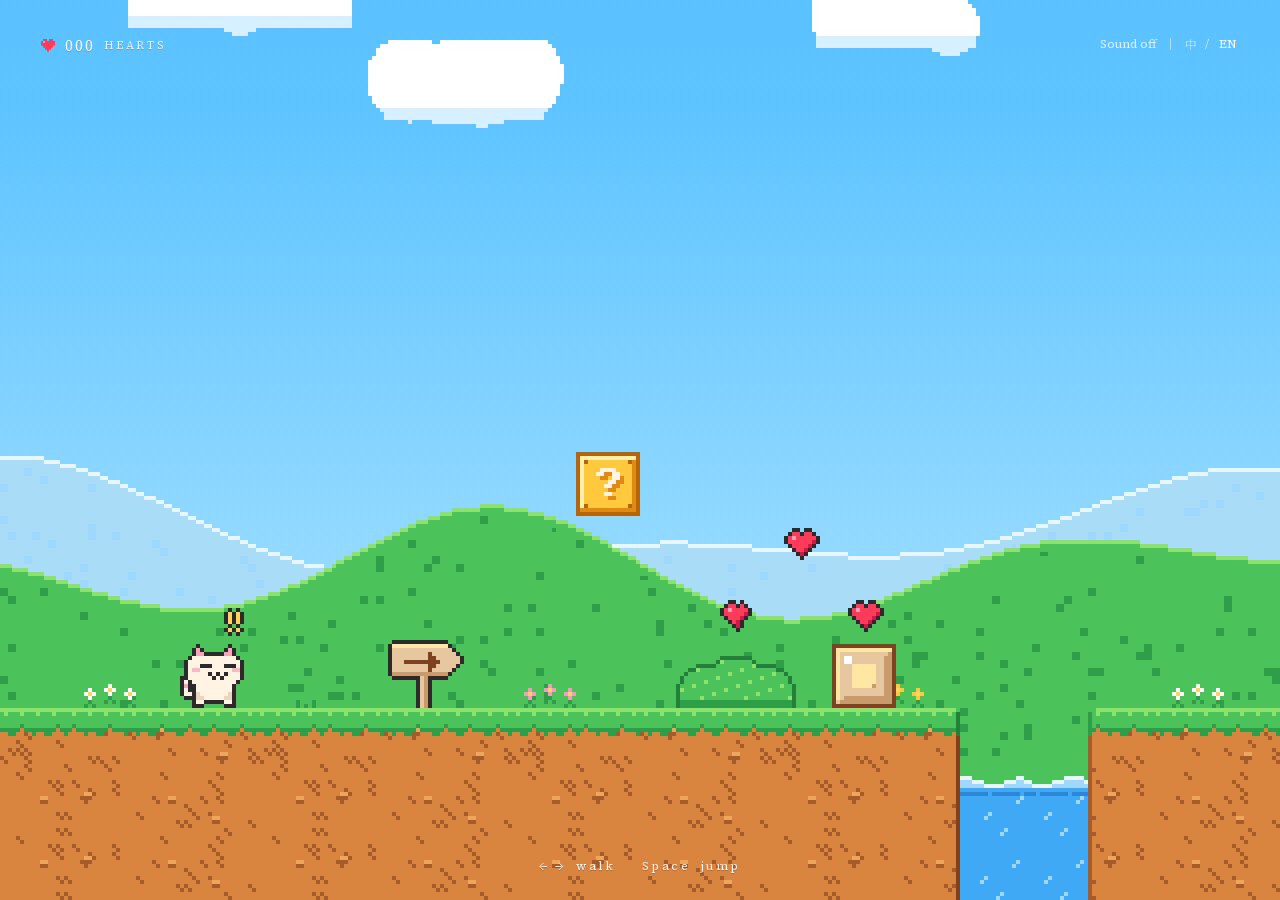
==== index.html @ 227f7fdd "Deploy story edition (66f9d48)" ====
<!doctype html>
<html lang="en">
<head>
<meta charset="utf-8" />
<meta name="viewport" content="width=device-width, initial-scale=1, viewport-fit=cover, maximum-scale=1, user-scalable=no" />
<meta name="theme-color" content="#5EC4FF" />
<meta name="format-detection" content="telephone=no" />
<meta name="gift-stage" content="meadow" />
<meta name="gift-title" content="meadow.meta.title" />
<title>For lushiva · I · The Meadow</title>
<link rel="icon" href="data:image/svg+xml,%3Csvg xmlns='http://www.w3.org/2000/svg' viewBox='0 0 32 32'%3E%3Ccircle cx='16' cy='16' r='11' fill='%23111'/%3E%3C/svg%3E" />
  <script type="module" crossorigin src="./assets/meadow-BXEkcAbt.js"></script>
  <link rel="modulepreload" crossorigin href="./assets/story-CBCvELrl.js">
  <link rel="modulepreload" crossorigin href="./assets/flow-B0RaXdmT.js">
  <link rel="modulepreload" crossorigin href="./assets/chrome-AWrLw_uI.js">
  <link rel="modulepreload" crossorigin href="./assets/transition-Jl6bHJd3.js">
  <link rel="modulepreload" crossorigin href="./assets/defineProperty-BbfpZ9Tg.js">
  <link rel="modulepreload" crossorigin href="./assets/input-eGmwG8PU.js">
  <link rel="modulepreload" crossorigin href="./assets/touch-DLC9x1XT.js">
  <link rel="modulepreload" crossorigin href="./assets/cat-ia8jpU_X.js">
  <link rel="modulepreload" crossorigin href="./assets/tiles-Cv-6HPwF.js">
  <link rel="modulepreload" crossorigin href="./assets/art-DZjLxTq1.js">
  <link rel="stylesheet" crossorigin href="./assets/story-D5-WNgQh.css">
  <link rel="stylesheet" crossorigin href="./assets/chrome-E-j1KLFv.css">
  <link rel="stylesheet" crossorigin href="./assets/meadow-B7Boj5wx.css">
</head>
<body><div id="gift-curtain" aria-hidden="true"><style>#gift-curtain{position:fixed;inset:0;z-index:120;display:flex;flex-direction:column;align-items:center;justify-content:center;gap:14px;background:var(--gcc-bg,#eeece8);color:var(--gcc-ink,#141414);font:13px/1.4 'Source Serif','Noto Serif SC Sub','Songti SC','STSong',Georgia,serif;letter-spacing:.14em;opacity:1;transition:opacity .42s cubic-bezier(.65,0,.35,1);-webkit-user-select:none;user-select:none;touch-action:none}#gift-curtain.gcc-out{opacity:0;pointer-events:none}#gift-curtain.gcc-gone{display:none}#gift-curtain .gcc-stage{position:relative;width:64px;height:66px;opacity:0;transform:translateY(6px);transition:opacity .3s ease,transform .4s cubic-bezier(.16,.84,.24,1)}#gift-curtain.gcc-late .gcc-stage{opacity:1;transform:none}#gift-curtain .gcc-pig{position:absolute;left:0;bottom:8px;image-rendering:pixelated;transform-origin:50% 100%;animation:gcc-hop .84s steps(1,end) infinite}#gift-curtain .gcc-sh{position:absolute;left:14px;bottom:2px;width:36px;height:5px;background:currentColor;opacity:.16;animation:gcc-sh .84s steps(1,end) infinite}@keyframes gcc-hop{0%{transform:translateY(0) scale(1.14,.86)}12%{transform:translateY(-6px) scale(.94,1.08)}24%{transform:translateY(-12px) scale(.96,1.05)}36%{transform:translateY(-15px) scale(1,1)}50%{transform:translateY(-15px) scale(1,1)}62%{transform:translateY(-12px)}74%{transform:translateY(-6px) scale(.97,1.04)}88%{transform:translateY(0) scale(1.1,.9)}100%{transform:translateY(0) scale(1.14,.86)}}@keyframes gcc-sh{0%,88%,100%{transform:scaleX(1)}12%,74%{transform:scaleX(.8)}24%,62%{transform:scaleX(.66)}36%,50%{transform:scaleX(.58)}}#gift-curtain .gcc-bar{width:120px;height:4px;box-shadow:0 0 0 1px currentColor;opacity:0;transition:opacity .3s}#gift-curtain.gcc-prog.gcc-late .gcc-bar{opacity:.7}#gift-curtain .gcc-bar i{display:block;height:100%;width:0;background:currentColor;transition:width .25s steps(4,end)}#gift-curtain .gcc-msg{display:none;margin:4px 0 0;text-align:center;max-width:80vw;line-height:1.7}#gift-curtain .gcc-acts{display:none;gap:18px}#gift-curtain .gcc-acts a{color:inherit;text-decoration:none;border-bottom:1px solid currentColor;padding:6px 2px;cursor:pointer}#gift-curtain.gcc-slow .gcc-msg,#gift-curtain.gcc-fail .gcc-msg{display:block}#gift-curtain.gcc-slow .gcc-acts,#gift-curtain.gcc-fail .gcc-acts{display:flex}#gift-curtain.gcc-fail .gcc-pig{animation:none;transform:rotate(-8deg)}#gift-curtain.gcc-fail .gcc-sh,#gift-curtain.gcc-fail .gcc-bar{display:none}#gift-curtain.gcc-solid .gcc-stage,#gift-curtain.gcc-solid .gcc-bar{opacity:0}@media (prefers-reduced-motion:reduce){#gift-curtain,#gift-curtain *{animation:none!important;transition:none!important}}</style><div class="gcc-stage"><svg class="gcc-pig" viewBox="0 0 16 13" width="64" height="52" shape-rendering="crispEdges" aria-hidden="true"><rect x="2" y="0" width="1" height="1" fill="#2E2A2B"/><rect x="3" y="0" width="1" height="1" fill="#2E2A2B"/><rect x="12" y="0" width="1" height="1" fill="#2E2A2B"/><rect x="13" y="0" width="1" height="1" fill="#2E2A2B"/><rect x="1" y="1" width="1" height="1" fill="#2E2A2B"/><rect x="2" y="1" width="1" height="1" fill="#F9C6CF"/><rect x="3" y="1" width="1" height="1" fill="#F9C6CF"/><rect x="4" y="1" width="1" height="1" fill="#2E2A2B"/><rect x="11" y="1" width="1" height="1" fill="#2E2A2B"/><rect x="12" y="1" width="1" height="1" fill="#F9C6CF"/><rect x="13" y="1" width="1" height="1" fill="#F9C6CF"/><rect x="14" y="1" width="1" height="1" fill="#2E2A2B"/><rect x="1" y="2" width="1" height="1" fill="#2E2A2B"/><rect x="2" y="2" width="1" height="1" fill="#F9C6CF"/><rect x="3" y="2" width="1" height="1" fill="#F9C6CF"/><rect x="4" y="2" width="1" height="1" fill="#F9C6CF"/><rect x="5" y="2" width="1" height="1" fill="#2E2A2B"/><rect x="6" y="2" width="1" height="1" fill="#2E2A2B"/><rect x="7" y="2" width="1" height="1" fill="#2E2A2B"/><rect x="8" y="2" width="1" height="1" fill="#2E2A2B"/><rect x="9" y="2" width="1" height="1" fill="#2E2A2B"/><rect x="10" y="2" width="1" height="1" fill="#2E2A2B"/><rect x="11" y="2" width="1" height="1" fill="#F9C6CF"/><rect x="12" y="2" width="1" height="1" fill="#F9C6CF"/><rect x="13" y="2" width="1" height="1" fill="#F9C6CF"/><rect x="14" y="2" width="1" height="1" fill="#2E2A2B"/><rect x="0" y="3" width="1" height="1" fill="#2E2A2B"/><rect x="1" y="3" width="1" height="1" fill="#F9C6CF"/><rect x="2" y="3" width="1" height="1" fill="#FFFFFF"/><rect x="3" y="3" width="1" height="1" fill="#F9C6CF"/><rect x="4" y="3" width="1" height="1" fill="#F9C6CF"/><rect x="5" y="3" width="1" height="1" fill="#F9C6CF"/><rect x="6" y="3" width="1" height="1" fill="#F9C6CF"/><rect x="7" y="3" width="1" height="1" fill="#F9C6CF"/><rect x="8" y="3" width="1" height="1" fill="#F9C6CF"/><rect x="9" y="3" width="1" height="1" fill="#F9C6CF"/><rect x="10" y="3" width="1" height="1" fill="#F9C6CF"/><rect x="11" y="3" width="1" height="1" fill="#F9C6CF"/><rect x="12" y="3" width="1" height="1" fill="#F9C6CF"/><rect x="13" y="3" width="1" height="1" fill="#F9C6CF"/><rect x="14" y="3" width="1" height="1" fill="#F9C6CF"/><rect x="15" y="3" width="1" height="1" fill="#2E2A2B"/><rect x="0" y="4" width="1" height="1" fill="#2E2A2B"/><rect x="1" y="4" width="1" height="1" fill="#F9C6CF"/><rect x="2" y="4" width="1" height="1" fill="#F9C6CF"/><rect x="3" y="4" width="1" height="1" fill="#F9C6CF"/><rect x="4" y="4" width="1" height="1" fill="#F9C6CF"/><rect x="5" y="4" width="1" height="1" fill="#F9C6CF"/><rect x="6" y="4" width="1" height="1" fill="#F9C6CF"/><rect x="7" y="4" width="1" height="1" fill="#F9C6CF"/><rect x="8" y="4" width="1" height="1" fill="#F9C6CF"/><rect x="9" y="4" width="1" height="1" fill="#F9C6CF"/><rect x="10" y="4" width="1" height="1" fill="#F9C6CF"/><rect x="11" y="4" width="1" height="1" fill="#F9C6CF"/><rect x="12" y="4" width="1" height="1" fill="#F9C6CF"/><rect x="13" y="4" width="1" height="1" fill="#F9C6CF"/><rect x="14" y="4" width="1" height="1" fill="#F9C6CF"/><rect x="15" y="4" width="1" height="1" fill="#2E2A2B"/><rect x="0" y="5" width="1" height="1" fill="#2E2A2B"/><rect x="1" y="5" width="1" height="1" fill="#F9C6CF"/><rect x="2" y="5" width="1" height="1" fill="#F9C6CF"/><rect x="3" y="5" width="1" height="1" fill="#2E2A2B"/><rect x="4" y="5" width="1" height="1" fill="#F9C6CF"/><rect x="5" y="5" width="1" height="1" fill="#F9C6CF"/><rect x="6" y="5" width="1" height="1" fill="#F9C6CF"/><rect x="7" y="5" width="1" height="1" fill="#F9C6CF"/><rect x="8" y="5" width="1" height="1" fill="#F9C6CF"/><rect x="9" y="5" width="1" height="1" fill="#F9C6CF"/><rect x="10" y="5" width="1" height="1" fill="#F9C6CF"/><rect x="11" y="5" width="1" height="1" fill="#F9C6CF"/><rect x="12" y="5" width="1" height="1" fill="#2E2A2B"/><rect x="13" y="5" width="1" height="1" fill="#F9C6CF"/><rect x="14" y="5" width="1" height="1" fill="#F9C6CF"/><rect x="15" y="5" width="1" height="1" fill="#2E2A2B"/><rect x="0" y="6" width="1" height="1" fill="#2E2A2B"/><rect x="1" y="6" width="1" height="1" fill="#F9C6CF"/><rect x="2" y="6" width="1" height="1" fill="#F4A7B9"/><rect x="3" y="6" width="1" height="1" fill="#F4A7B9"/><rect x="4" y="6" width="1" height="1" fill="#F9C6CF"/><rect x="5" y="6" width="1" height="1" fill="#EE8FA6"/><rect x="6" y="6" width="1" height="1" fill="#EE8FA6"/><rect x="7" y="6" width="1" height="1" fill="#EE8FA6"/><rect x="8" y="6" width="1" height="1" fill="#EE8FA6"/><rect x="9" y="6" width="1" height="1" fill="#EE8FA6"/><rect x="10" y="6" width="1" height="1" fill="#EE8FA6"/><rect x="11" y="6" width="1" height="1" fill="#F9C6CF"/><rect x="12" y="6" width="1" height="1" fill="#F4A7B9"/><rect x="13" y="6" width="1" height="1" fill="#F4A7B9"/><rect x="14" y="6" width="1" height="1" fill="#F9C6CF"/><rect x="15" y="6" width="1" height="1" fill="#2E2A2B"/><rect x="0" y="7" width="1" height="1" fill="#2E2A2B"/><rect x="1" y="7" width="1" height="1" fill="#F9C6CF"/><rect x="2" y="7" width="1" height="1" fill="#F9C6CF"/><rect x="3" y="7" width="1" height="1" fill="#F9C6CF"/><rect x="4" y="7" width="1" height="1" fill="#F9C6CF"/><rect x="5" y="7" width="1" height="1" fill="#EE8FA6"/><rect x="6" y="7" width="1" height="1" fill="#B85A72"/><rect x="7" y="7" width="1" height="1" fill="#EE8FA6"/><rect x="8" y="7" width="1" height="1" fill="#EE8FA6"/><rect x="9" y="7" width="1" height="1" fill="#B85A72"/><rect x="10" y="7" width="1" height="1" fill="#EE8FA6"/><rect x="11" y="7" width="1" height="1" fill="#F9C6CF"/><rect x="12" y="7" width="1" height="1" fill="#F9C6CF"/><rect x="13" y="7" width="1" height="1" fill="#F9C6CF"/><rect x="14" y="7" width="1" height="1" fill="#F9C6CF"/><rect x="15" y="7" width="1" height="1" fill="#2E2A2B"/><rect x="0" y="8" width="1" height="1" fill="#2E2A2B"/><rect x="1" y="8" width="1" height="1" fill="#F9C6CF"/><rect x="2" y="8" width="1" height="1" fill="#F9C6CF"/><rect x="3" y="8" width="1" height="1" fill="#F9C6CF"/><rect x="4" y="8" width="1" height="1" fill="#F9C6CF"/><rect x="5" y="8" width="1" height="1" fill="#EE8FA6"/><rect x="6" y="8" width="1" height="1" fill="#EE8FA6"/><rect x="7" y="8" width="1" height="1" fill="#EE8FA6"/><rect x="8" y="8" width="1" height="1" fill="#EE8FA6"/><rect x="9" y="8" width="1" height="1" fill="#EE8FA6"/><rect x="10" y="8" width="1" height="1" fill="#EE8FA6"/><rect x="11" y="8" width="1" height="1" fill="#F9C6CF"/><rect x="12" y="8" width="1" height="1" fill="#F9C6CF"/><rect x="13" y="8" width="1" height="1" fill="#F9C6CF"/><rect x="14" y="8" width="1" height="1" fill="#F9C6CF"/><rect x="15" y="8" width="1" height="1" fill="#2E2A2B"/><rect x="1" y="9" width="1" height="1" fill="#2E2A2B"/><rect x="2" y="9" width="1" height="1" fill="#F9C6CF"/><rect x="3" y="9" width="1" height="1" fill="#F9C6CF"/><rect x="4" y="9" width="1" height="1" fill="#F9C6CF"/><rect x="5" y="9" width="1" height="1" fill="#F9C6CF"/><rect x="6" y="9" width="1" height="1" fill="#F9C6CF"/><rect x="7" y="9" width="1" height="1" fill="#F9C6CF"/><rect x="8" y="9" width="1" height="1" fill="#F9C6CF"/><rect x="9" y="9" width="1" height="1" fill="#F9C6CF"/><rect x="10" y="9" width="1" height="1" fill="#F9C6CF"/><rect x="11" y="9" width="1" height="1" fill="#F9C6CF"/><rect x="12" y="9" width="1" height="1" fill="#F9C6CF"/><rect x="13" y="9" width="1" height="1" fill="#F9C6CF"/><rect x="14" y="9" width="1" height="1" fill="#2E2A2B"/><rect x="2" y="10" width="1" height="1" fill="#2E2A2B"/><rect x="3" y="10" width="1" height="1" fill="#2E2A2B"/><rect x="4" y="10" width="1" height="1" fill="#2E2A2B"/><rect x="5" y="10" width="1" height="1" fill="#F9C6CF"/><rect x="6" y="10" width="1" height="1" fill="#F9C6CF"/><rect x="7" y="10" width="1" height="1" fill="#F9C6CF"/><rect x="8" y="10" width="1" height="1" fill="#F9C6CF"/><rect x="9" y="10" width="1" height="1" fill="#F9C6CF"/><rect x="10" y="10" width="1" height="1" fill="#F9C6CF"/><rect x="11" y="10" width="1" height="1" fill="#2E2A2B"/><rect x="12" y="10" width="1" height="1" fill="#2E2A2B"/><rect x="13" y="10" width="1" height="1" fill="#2E2A2B"/><rect x="3" y="11" width="1" height="1" fill="#2E2A2B"/><rect x="4" y="11" width="1" height="1" fill="#F9C6CF"/><rect x="5" y="11" width="1" height="1" fill="#2E2A2B"/><rect x="10" y="11" width="1" height="1" fill="#2E2A2B"/><rect x="11" y="11" width="1" height="1" fill="#F9C6CF"/><rect x="12" y="11" width="1" height="1" fill="#2E2A2B"/><rect x="3" y="12" width="1" height="1" fill="#2E2A2B"/><rect x="4" y="12" width="1" height="1" fill="#2E2A2B"/><rect x="11" y="12" width="1" height="1" fill="#2E2A2B"/><rect x="12" y="12" width="1" height="1" fill="#2E2A2B"/></svg><i class="gcc-sh"></i></div><div class="gcc-bar"><i></i></div><p class="gcc-msg"></p><div class="gcc-acts"><a class="gcc-retry" href="#"></a><a class="gcc-skip" href="./"></a></div></div><script>(function(){
var d=document,c=d.getElementById('gift-curtain');if(!c)return;
var S={"meadow":["#5EC4FF","草地","the meadow"],"flower":["#f3d4e0","花林","the flower wood"],"mushroom":["#1a2830","蘑菇林","the mushroom wood"],"shop":["#f6efe4","小店","the shop"],"night":["#0b0b0c","夜路","the night path"],"jelly":["#cfcdc8","果冻标本","jelly studies"],"sea":["#0d2c3b","海里","the sea"],"sky":["#04060b","长春的天空","the sky"],"coop":["#5EC4FF","一起玩","together"],"home":["#f3ebe0","小家","our home"],"ar":["#eeece8","桌上","on the table"]},N={"meadow":"flower/","flower":"mushroom/","mushroom":"shop/","shop":"night/","night":"jelly/","jelly":"sea/","sea":"sky/","sky":"coop/","coop":"home/","home":"","ar":"shop/"},T={"zh":{"wait":"马上就好","slow":"还在努力加载…","oops":"哎呀，这一页卡住了","retry":"再试一次","skip":"跳到下一站"},"en":{"wait":"one moment","slow":"still loading…","oops":"oops, this page got stuck","retry":"try again","skip":"skip ahead"}};
var m=d.querySelector('meta[name="gift-stage"]'),st=m?m.content:'meadow',q=new URLSearchParams(location.search);
var L='en';try{L=q.get('lang')||localStorage.getItem('jelly.lang')||(/^zh/i.test(navigator.language)?'zh':'en')}catch(e){}L=/^zh/i.test(L)?'zh':'en';var t=T[L];
var col=(S[st]||S.ar)[0],solid=false;
try{var s=JSON.parse(sessionStorage.getItem('gift.curtain')||'null');if(s&&s.to===st&&Date.now()-s.t<30000){col=s.c;}sessionStorage.removeItem('gift.curtain')}catch(e){}
function ink(h){var x=parseInt(h.slice(1),16);var r=x>>16&255,g=x>>8&255,b=x&255;return (r*299+g*587+b*114)/1000>150?'#141414':'#f6efe4'}
function paint(bg){c.style.setProperty('--gcc-bg',bg);c.style.setProperty('--gcc-ink',ink(bg))}
paint(col,st);c.setAttribute('lang',L==='zh'?'zh-CN':'en');
var rel=st==='meadow'?'./':'../',carry=[];['lang','dev','sound'].forEach(function(k){if(q.has(k))carry.push(k+'='+encodeURIComponent(q.get(k)))});
var nx=c.querySelector('.gcc-skip');nx.href=rel+(N[st]||'')+(carry.length?'?'+carry.join('&'):'');nx.textContent=t.skip;
var rt=c.querySelector('.gcc-retry');rt.textContent=t.retry;rt.addEventListener('click',function(e){e.preventDefault();location.reload()});
var msg=c.querySelector('.gcc-msg'),bar=c.querySelector('.gcc-bar i');
var C=window.__curtain={el:c,stage:st,lang:L,shown:true,held:0,errors:[],
 progress:function(p){c.classList.add('gcc-prog');bar.style.width=Math.round(Math.max(0,Math.min(1,p))*100)+'%'},
 reveal:function(ms){if(!C.shown)return;C.shown=false;clearTimeout(slowT);clearTimeout(lateT);c.classList.remove('gcc-slow','gcc-fail');var f=function(){c.classList.add('gcc-gone')};
  if(ms===0||matchMedia('(prefers-reduced-motion: reduce)').matches){c.classList.add('gcc-out');f();return}
  if(ms)c.style.transitionDuration=ms+'ms';c.classList.add('gcc-out');setTimeout(f,(ms||420)+40)},
 cover:function(bg,stage){C.shown=true;clearTimeout(slowT);clearTimeout(lateT);c.classList.remove('gcc-gone','gcc-out','gcc-slow','gcc-fail','gcc-prog','gcc-late');c.style.transitionDuration='';paint(bg);lateT=setTimeout(late,700)},
 fail:function(why){if(why)C.errors.push(String(why));if(!C.shown)return;c.classList.remove('gcc-out','gcc-gone','gcc-slow');c.classList.add('gcc-fail','gcc-late');msg.textContent=t.oops},
 paint:paint,ink:ink,txt:t};
function late(){if(C.shown)c.classList.add('gcc-late')}var lateT=setTimeout(late,700);
var slowT=setTimeout(function(){if(C.shown&&!c.classList.contains('gcc-fail')){c.classList.add('gcc-slow','gcc-late');msg.textContent=t.slow}},20000);
function err(e){if(!C.shown)return;var tg=e&&e.target;if(tg&&tg!==window&&tg.tagName&&!/^(SCRIPT|LINK)$/.test(tg.tagName))return;
 C.errors.push(String(e&&(e.message||e.reason&&(e.reason.message||e.reason))||e));setTimeout(function(){if(C.shown)C.fail()},2500)}
window.addEventListener('error',err,true);window.addEventListener('unhandledrejection',err);
window.addEventListener('pageshow',function(e){if(!e.persisted)return;clearTimeout(lateT);C.reveal(0);var v=d.querySelectorAll('.gift-iris,.pink-veil');for(var i=0;i<v.length;i++){v[i].style.transition='opacity .35s';v[i].style.opacity='0'}});
})();</script>
<main id="game" aria-live="off"></main>
</body>
</html>
---- assets/story-D5-WNgQh.css ----
.gift-whisper{z-index:29;top:auto;left:10%;right:10%;bottom:calc(58px + env(safe-area-inset-bottom,0px));text-align:center;pointer-events:none;color:#f6efe8;letter-spacing:.1em;opacity:0;transition:opacity 1.1s var(--ease,cubic-bezier(.65,0,.35,1)), transform 1.3s var(--ease,cubic-bezier(.65,0,.35,1));text-wrap:balance;text-shadow:0 1px 1px #00000059;background:#1812107a;border-radius:8px;padding:8px 16px;font-size:clamp(14px,3vw,18px);line-height:1.55;position:fixed;transform:translateY(6px)}.gift-whisper.on{opacity:1;transform:none}html[lang=en] .gift-whisper{font-family:var(--display,Georgia, serif);letter-spacing:.04em;font-style:italic}html[data-theme=dark] .gift-whisper{color:#f4efe8;background:#080c1085}@media (prefers-reduced-motion:reduce){.gift-whisper{transition:none}}
---- assets/chrome-E-j1KLFv.css ----
@font-face{font-family:Source Serif;src:url(./SourceSerif4-sub-D5Wb3ic4.woff2)format("woff2");font-weight:200 900;font-style:normal;font-display:swap}@font-face{font-family:Source Serif;src:url(./SourceSerif4-Italic-sub-CfRXuZZD.woff2)format("woff2");font-weight:200 900;font-style:italic;font-display:swap}@font-face{font-family:Noto Serif SC Sub;src:url(./NotoSerifSC-sub-B6z6hsDI.woff2)format("woff2");font-weight:200 900;font-display:swap}@font-face{font-family:Playfair;src:url(./PlayfairDisplay-sub-D0XLzZ42.woff2)format("woff2");font-weight:400 900;font-style:normal;font-display:swap}@font-face{font-family:Playfair;src:url(./PlayfairDisplay-Italic-sub-CRZiZZMe.woff2)format("woff2");font-weight:400 900;font-style:italic;font-display:swap}:root{--ink:#141414;--ink-2:#141414a3;--ink-3:#14141466;--hair:#14141433;--paper:#eeece8;--serif:"Source Serif", "Noto Serif SC Sub", "Songti SC", "STSong", "Noto Serif CJK SC", Georgia, serif;--display:"Playfair", "Noto Serif SC Sub", "Songti SC", serif;--pad:clamp(18px, 3.2vw, 44px);--ease:cubic-bezier(.22,.7,.18,1);--sat:env(safe-area-inset-top,0px);--sab:env(safe-area-inset-bottom,0px);--sal:env(safe-area-inset-left,0px);--sar:env(safe-area-inset-right,0px);--cream:#fff4e4;--pink:#f9c6cf;--pink-2:#ee8fa6;--rose:#f08aa4;--soft-black:#2e2a2b;--cover:#9cc8ee;--butter:#ffd45c;--leaf:#8fcb9b;--lavender:#e4dcf5}[data-theme=dark]{--ink:#f2efe9;--ink-2:#f2efe9a8;--ink-3:#f2efe966;--hair:#f2efe938;--paper:#0b0b0c}*{box-sizing:border-box}html,body{background:var(--paper);height:100%;color:var(--ink);font-family:var(--serif);-webkit-font-smoothing:antialiased;overscroll-behavior:none;touch-action:none;-webkit-user-select:none;user-select:none;-webkit-tap-highlight-color:transparent;margin:0;overflow:hidden}html[lang=zh-CN]{letter-spacing:.02em}button{font:inherit;color:inherit;cursor:pointer;background:0 0;border:0;padding:0}.gift-chrome{z-index:50;top:calc(var(--pad) * .7 + var(--sat));right:calc(var(--pad) + var(--sar));letter-spacing:.14em;text-transform:uppercase;color:var(--ink-2);align-items:center;gap:12px;font-size:12px;display:flex;position:fixed}.gift-chrome button{transition:color .3s var(--ease);padding:6px 2px}.gift-chrome button:hover,.gift-chrome [aria-pressed=true]{color:var(--ink)}.gc-lang{align-items:center;gap:6px;display:flex}.gc-lang [aria-pressed=false]{color:var(--ink-3)}.gc-sep{background:var(--hair);width:1px;height:12px}.gift-card{z-index:40;text-align:center;padding:var(--pad);background:color-mix(in srgb, var(--paper) 72%, transparent);-webkit-backdrop-filter:blur(6px);transition:opacity .6s var(--ease);flex-direction:column;justify-content:center;align-items:center;gap:14px;display:flex;position:fixed;top:0;bottom:0;left:0;right:0}.gift-card.out{opacity:0;pointer-events:none}.gk-kicker{letter-spacing:.22em;text-transform:uppercase;color:var(--ink-2);margin:0;font-size:12px}.gk-title{font-family:var(--display);margin:0;font-size:clamp(34px,7vw,72px);font-style:italic;font-weight:400;line-height:1.05}html[lang=zh-CN] .gk-title{font-style:normal;font-family:var(--serif);letter-spacing:.08em;font-weight:500}.gk-sub{color:var(--ink-2);text-wrap:balance;max-width:34em;margin:0;font-size:15px}.gk-go{letter-spacing:.2em;text-transform:uppercase;color:var(--ink-3);animation:gk-pulse 2.4s var(--ease) infinite;margin:18px 0 0;font-size:12px}@keyframes gk-pulse{50%{opacity:.35}}.gift-iris{z-index:100;pointer-events:none;position:fixed;top:0;bottom:0;left:0;right:0}.pixel-host{place-items:center;display:grid;position:fixed;top:0;bottom:0;left:0;right:0;overflow:hidden}.pixel-host canvas{image-rendering:pixelated;image-rendering:crisp-edges;display:block}.touchpad{z-index:30;padding:0 calc(18px + var(--sar)) calc(18px + var(--sab)) calc(18px + var(--sal));pointer-events:none;justify-content:space-between;align-items:flex-end;display:none;position:fixed;bottom:0;left:0;right:0}@media (pointer:coarse){.touchpad{display:flex}}.touchpad .tp-group{pointer-events:auto;gap:14px;display:flex}.touchpad button{color:#fff;-webkit-backdrop-filter:blur(4px);touch-action:none;background:#14141429;border:1px solid #ffffffbf;border-radius:50%;place-items:center;width:68px;height:68px;transition:transform 80ms,background 80ms;display:grid}.touchpad button.on{background:#14141452;transform:scale(.92)}.touchpad button svg{width:26px;height:26px}.touchpad .tp-a{width:80px;height:80px}.touchpad button[hidden]{display:none}.gc-sound.nudge{animation:gc-snd-nudge 2.6s var(--ease) 1}@keyframes gc-snd-nudge{0%,to{color:var(--ink-2);text-shadow:none;transform:none}12%,38%,64%{color:var(--ink);text-shadow:0 0 10px #ffc8a08c;transform:scale(1.08)}25%,51%,77%{color:var(--ink-2);text-shadow:none;transform:none}}@media (prefers-reduced-motion:reduce){.gc-sound.nudge{color:var(--ink);animation:none}}
---- assets/meadow-B7Boj5wx.css ----
html,body,#game{background:#5ec4ff}.m-hud{z-index:20;top:calc(var(--pad) * .7 + var(--sat));left:calc(var(--pad) + var(--sal));color:#fff;letter-spacing:.16em;text-shadow:0 1px #2e2a2b38;pointer-events:none;align-items:center;gap:10px;padding:6px 0;font-size:13px;display:flex;position:fixed}.m-hud svg{width:14px;height:12px;image-rendering:pixelated;filter:drop-shadow(0 1px #2e2a2b40);transition:transform .3s var(--ease)}.m-count{font-variant-numeric:tabular-nums lining-nums;font-feature-settings:"tnum" 1, "lnum" 1;letter-spacing:.12em;min-width:3.2ch;font-size:15px}.m-label{letter-spacing:.24em;text-transform:uppercase;opacity:.82;font-size:11px}.m-hud.bump svg{animation:m-bump .28s var(--ease)}@keyframes m-bump{40%{transform:translateY(-3px)scale(1.18)}}.m-hud.glow svg{animation:m-beat .55s var(--ease) infinite}.m-hud.full .m-count{color:#fff}.m-hud.full svg{animation:m-beat 1.1s var(--ease) 3}@keyframes m-beat{30%{transform:scale(1.28)}}.gift-chrome{color:#ffffffc7;text-shadow:0 1px #2e2a2b2e}.gift-chrome button:hover,.gift-chrome [aria-pressed=true]{color:#fff}.gc-lang [aria-pressed=false]{color:#ffffff80}.gc-sep{background:#ffffff80}.m-hint{z-index:20;left:0;right:0;bottom:calc(26px + var(--sab));text-align:center;color:#fff;letter-spacing:.2em;white-space:pre;text-shadow:0 1px #2e2a2b4d;opacity:0;transition:opacity .9s var(--ease);pointer-events:none;margin:0;font-size:12px;position:fixed}.m-hint.on{opacity:.92}.m-hint.on.out{opacity:0}@media (pointer:coarse){.m-hint{bottom:calc(118px + var(--sab));font-size:11px}}.m-cap{z-index:25;text-align:center;color:#fff;pointer-events:none;opacity:0;transition:opacity 1.1s var(--ease), transform 1.4s var(--ease);text-shadow:0 2px #c81e4559,0 0 22px #ff3b5c59;position:fixed;top:24%;left:0;right:0;transform:translateY(8px)}.m-cap.on{opacity:1;transform:none}.m-cap-k{letter-spacing:.34em;text-transform:uppercase;margin:0 0 10px;font-size:12px}.m-cap-l{font-family:var(--display);margin:0;font-size:clamp(26px,5.4vw,52px);font-style:italic;line-height:1.1}html[lang=zh-CN] .m-cap-l{font-family:var(--serif);letter-spacing:.12em;font-style:normal;font-weight:500}.gift-card{background:#fbfaf7b3}.touchpad button{background:#2e2a2b2e;border-color:#ffffffd9}.touchpad button.on{background:#2e2a2b57}@media (orientation:portrait) and (pointer:coarse){.touchpad{padding-bottom:calc(30px + var(--sab))}.touchpad button{width:74px;height:74px}.touchpad .tp-a{width:88px;height:88px}}@media (prefers-reduced-motion:reduce){.m-hud svg,.m-hud.glow svg{animation:none!important}}.m-skip{z-index:45;top:calc(var(--pad) * .7 + var(--sat) + 30px);left:calc(var(--pad) + var(--sal));color:#ffffffb3;letter-spacing:.24em;text-transform:uppercase;border-bottom:1px solid #fff6;padding:6px 0;font-size:11px;position:fixed}.m-skip:hover{color:#fff}
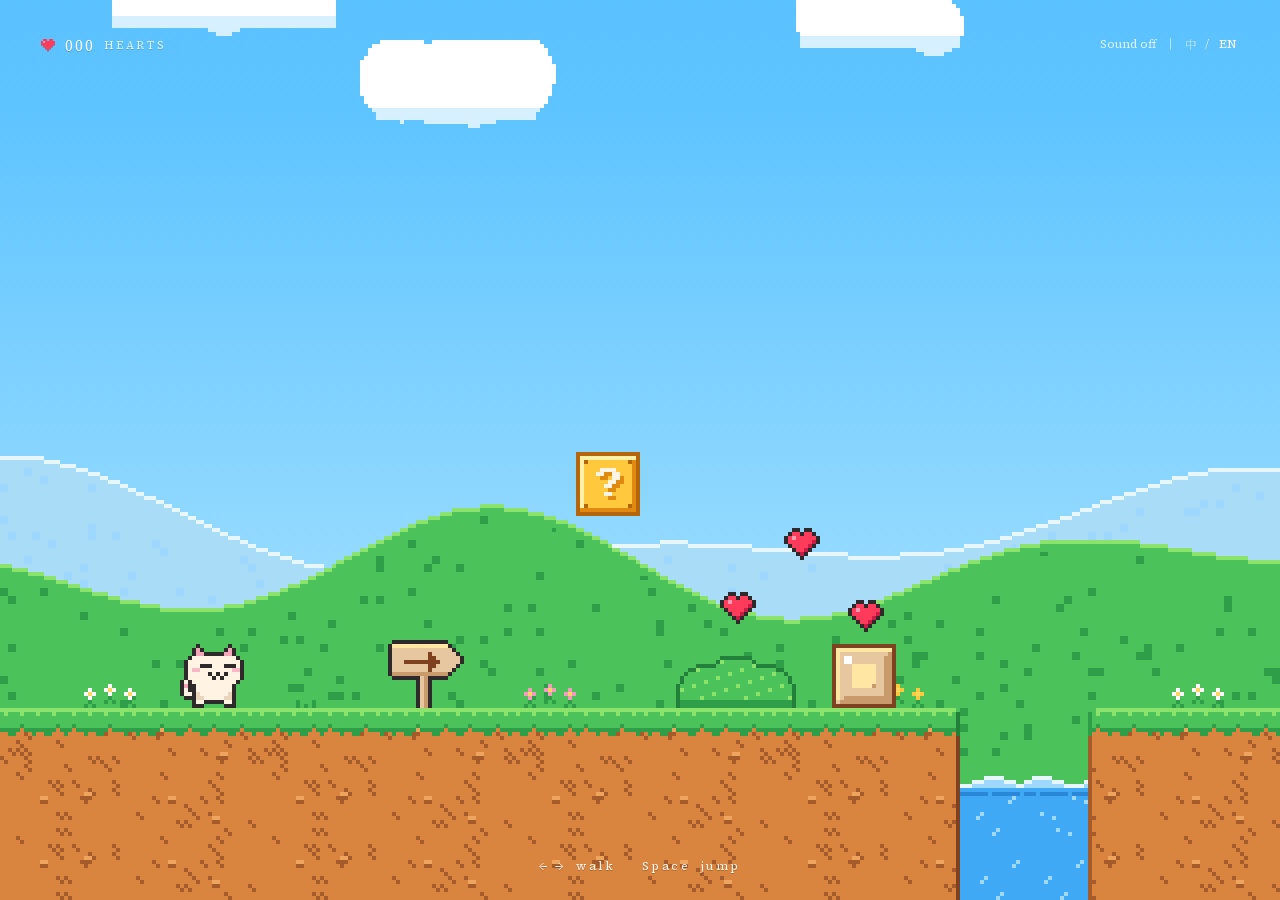
==== commit 6130d9ff: "Deploy story edition (ee211ed)" ====
--- a/index.html
+++ b/index.html
@@ -9,18 +9,18 @@
 <meta name="gift-title" content="meadow.meta.title" />
 <title>For lushiva · I · The Meadow</title>
 <link rel="icon" href="data:image/svg+xml,%3Csvg xmlns='http://www.w3.org/2000/svg' viewBox='0 0 32 32'%3E%3Ccircle cx='16' cy='16' r='11' fill='%23111'/%3E%3C/svg%3E" />
-  <script type="module" crossorigin src="./assets/meadow-BXEkcAbt.js"></script>
-  <link rel="modulepreload" crossorigin href="./assets/story-CBCvELrl.js">
-  <link rel="modulepreload" crossorigin href="./assets/flow-B0RaXdmT.js">
-  <link rel="modulepreload" crossorigin href="./assets/chrome-AWrLw_uI.js">
-  <link rel="modulepreload" crossorigin href="./assets/transition-Jl6bHJd3.js">
+  <script type="module" crossorigin src="./assets/meadow-DCgzJlFI.js"></script>
+  <link rel="modulepreload" crossorigin href="./assets/story-D2kDeu8D.js">
+  <link rel="modulepreload" crossorigin href="./assets/flow-LNcyJ_rw.js">
+  <link rel="modulepreload" crossorigin href="./assets/chrome-D7pPvACW.js">
+  <link rel="modulepreload" crossorigin href="./assets/transition-CuKPaXOI.js">
   <link rel="modulepreload" crossorigin href="./assets/defineProperty-BbfpZ9Tg.js">
   <link rel="modulepreload" crossorigin href="./assets/input-eGmwG8PU.js">
-  <link rel="modulepreload" crossorigin href="./assets/touch-DLC9x1XT.js">
+  <link rel="modulepreload" crossorigin href="./assets/touch-BDhNfiJz.js">
   <link rel="modulepreload" crossorigin href="./assets/cat-ia8jpU_X.js">
   <link rel="modulepreload" crossorigin href="./assets/tiles-Cv-6HPwF.js">
   <link rel="modulepreload" crossorigin href="./assets/art-DZjLxTq1.js">
-  <link rel="stylesheet" crossorigin href="./assets/story-D5-WNgQh.css">
+  <link rel="stylesheet" crossorigin href="./assets/story-Cqzj4fjh.css">
   <link rel="stylesheet" crossorigin href="./assets/chrome-E-j1KLFv.css">
   <link rel="stylesheet" crossorigin href="./assets/meadow-B7Boj5wx.css">
 </head>
--- a/assets/story-Cqzj4fjh.css
+++ b/assets/story-Cqzj4fjh.css
@@ -0,0 +1 @@
+.gift-whisper{z-index:29;top:auto;left:10%;right:10%;bottom:calc(58px + env(safe-area-inset-bottom,0px));text-align:center;pointer-events:none;color:#f6efe8;letter-spacing:.1em;opacity:0;transition:opacity 1.1s var(--ease,cubic-bezier(.65,0,.35,1)), transform 1.3s var(--ease,cubic-bezier(.65,0,.35,1));text-wrap:balance;text-shadow:0 1px 1px #00000059;background:#1812107a;border-radius:8px;padding:8px 16px;font-size:clamp(14px,3vw,18px);line-height:1.55;position:fixed;transform:translateY(6px)}.gift-whisper.on{opacity:1;transform:none}html[lang=en] .gift-whisper{font-family:var(--display,Georgia, serif);letter-spacing:.04em;font-style:italic}html[data-theme=dark] .gift-whisper{color:#f4efe8;background:#080c1085}@media (prefers-reduced-motion:reduce){.gift-whisper{transition:none}}@media (orientation:landscape),(max-height:520px){.gift-whisper{left:16%;right:16%;bottom:calc(10px + env(safe-area-inset-bottom,0px));padding:5px 14px;font-size:clamp(12px,2.2vw,15px)}}
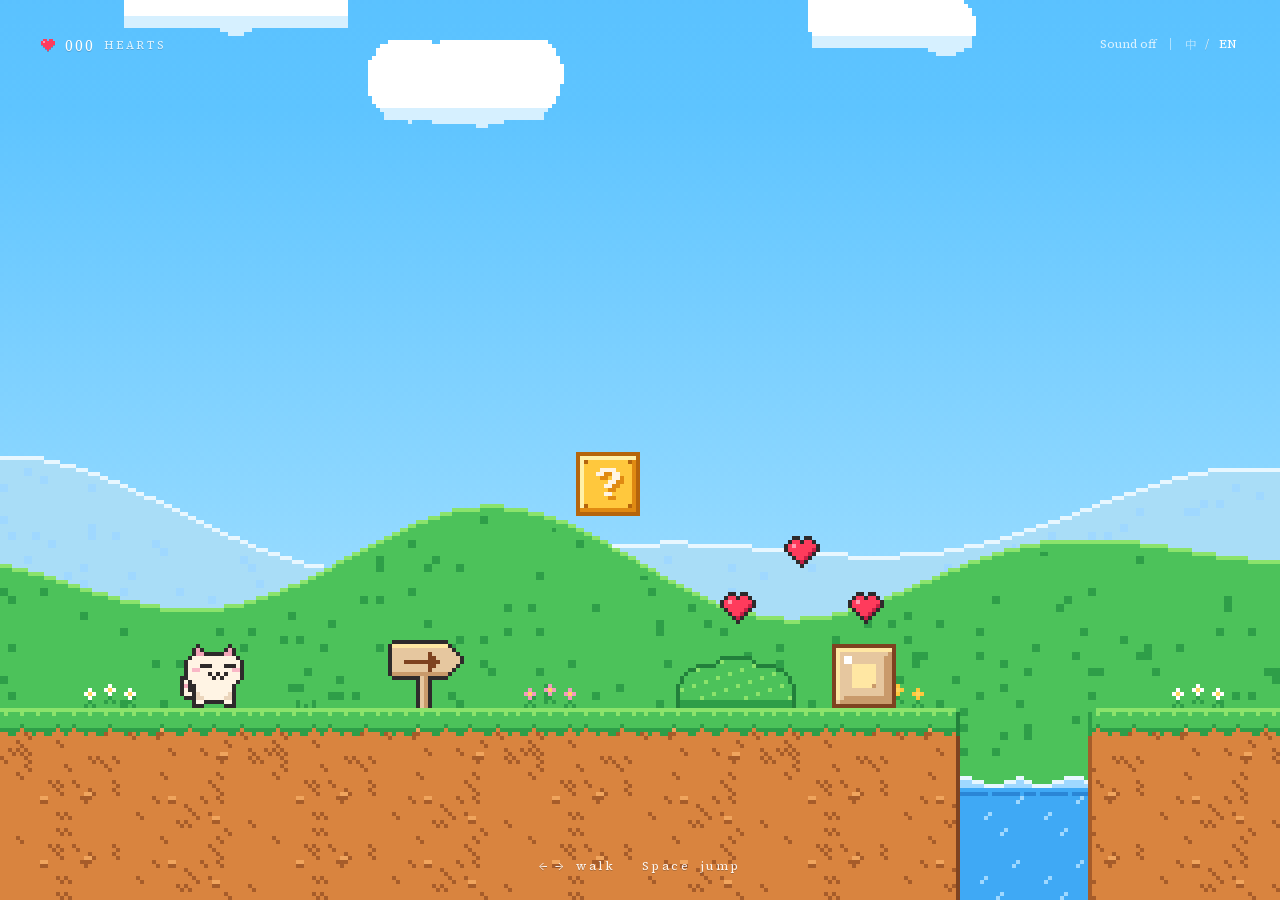
==== commit d48cda33: "Deploy story edition (0461d90)" ====
--- a/index.html
+++ b/index.html
@@ -9,7 +9,7 @@
 <meta name="gift-title" content="meadow.meta.title" />
 <title>For lushiva · I · The Meadow</title>
 <link rel="icon" href="data:image/svg+xml,%3Csvg xmlns='http://www.w3.org/2000/svg' viewBox='0 0 32 32'%3E%3Ccircle cx='16' cy='16' r='11' fill='%23111'/%3E%3C/svg%3E" />
-  <script type="module" crossorigin src="./assets/meadow-DCgzJlFI.js"></script>
+  <script type="module" crossorigin src="./assets/meadow-CJG_7EE9.js"></script>
   <link rel="modulepreload" crossorigin href="./assets/story-D2kDeu8D.js">
   <link rel="modulepreload" crossorigin href="./assets/flow-LNcyJ_rw.js">
   <link rel="modulepreload" crossorigin href="./assets/chrome-D7pPvACW.js">
@@ -17,9 +17,9 @@
   <link rel="modulepreload" crossorigin href="./assets/defineProperty-BbfpZ9Tg.js">
   <link rel="modulepreload" crossorigin href="./assets/input-eGmwG8PU.js">
   <link rel="modulepreload" crossorigin href="./assets/touch-BDhNfiJz.js">
-  <link rel="modulepreload" crossorigin href="./assets/cat-ia8jpU_X.js">
+  <link rel="modulepreload" crossorigin href="./assets/cat-B60EKn5-.js">
   <link rel="modulepreload" crossorigin href="./assets/tiles-Cv-6HPwF.js">
-  <link rel="modulepreload" crossorigin href="./assets/art-DZjLxTq1.js">
+  <link rel="modulepreload" crossorigin href="./assets/art-R3PaoUz3.js">
   <link rel="stylesheet" crossorigin href="./assets/story-Cqzj4fjh.css">
   <link rel="stylesheet" crossorigin href="./assets/chrome-E-j1KLFv.css">
   <link rel="stylesheet" crossorigin href="./assets/meadow-B7Boj5wx.css">
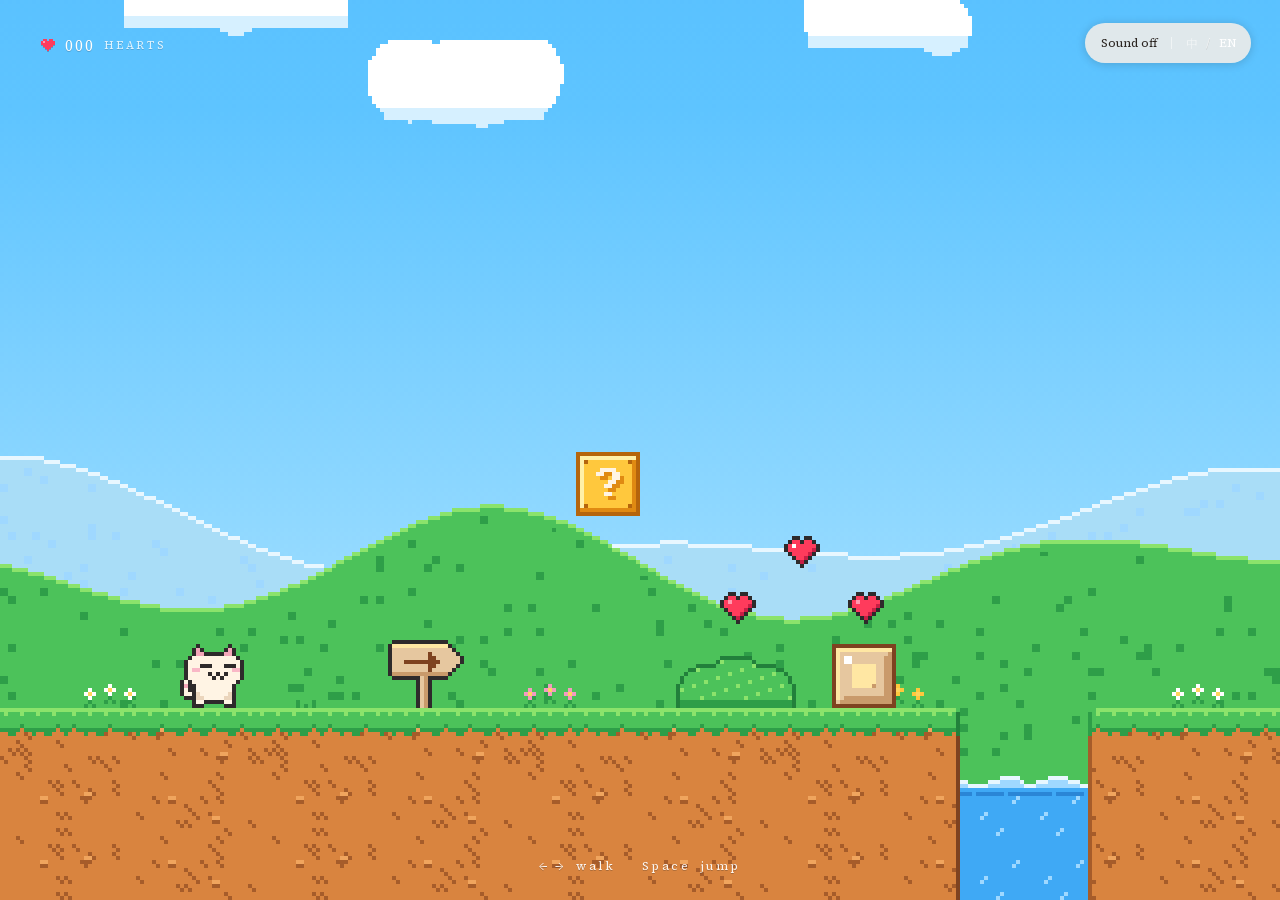
==== commit 4f5dbed9: "Deploy story edition (1fd78f9)" ====
--- a/index.html
+++ b/index.html
@@ -9,19 +9,20 @@
 <meta name="gift-title" content="meadow.meta.title" />
 <title>For lushiva · I · The Meadow</title>
 <link rel="icon" href="data:image/svg+xml,%3Csvg xmlns='http://www.w3.org/2000/svg' viewBox='0 0 32 32'%3E%3Ccircle cx='16' cy='16' r='11' fill='%23111'/%3E%3C/svg%3E" />
-  <script type="module" crossorigin src="./assets/meadow-CJG_7EE9.js"></script>
-  <link rel="modulepreload" crossorigin href="./assets/story-D2kDeu8D.js">
-  <link rel="modulepreload" crossorigin href="./assets/flow-LNcyJ_rw.js">
-  <link rel="modulepreload" crossorigin href="./assets/chrome-D7pPvACW.js">
-  <link rel="modulepreload" crossorigin href="./assets/transition-CuKPaXOI.js">
+  <script type="module" crossorigin src="./assets/meadow-B5dYNYGN.js"></script>
+  <link rel="modulepreload" crossorigin href="./assets/story-9xxClNub.js">
+  <link rel="modulepreload" crossorigin href="./assets/sfx-CoU9MPqf.js">
+  <link rel="modulepreload" crossorigin href="./assets/flow-3YL9NwN0.js">
+  <link rel="modulepreload" crossorigin href="./assets/chrome-D7R9IPFS.js">
+  <link rel="modulepreload" crossorigin href="./assets/transition-pFbV_b70.js">
   <link rel="modulepreload" crossorigin href="./assets/defineProperty-BbfpZ9Tg.js">
   <link rel="modulepreload" crossorigin href="./assets/input-eGmwG8PU.js">
-  <link rel="modulepreload" crossorigin href="./assets/touch-BDhNfiJz.js">
-  <link rel="modulepreload" crossorigin href="./assets/cat-B60EKn5-.js">
+  <link rel="modulepreload" crossorigin href="./assets/touch-CWSL8Saq.js">
+  <link rel="modulepreload" crossorigin href="./assets/cat-D6tZsj2J.js">
   <link rel="modulepreload" crossorigin href="./assets/tiles-Cv-6HPwF.js">
-  <link rel="modulepreload" crossorigin href="./assets/art-R3PaoUz3.js">
+  <link rel="modulepreload" crossorigin href="./assets/art-Dgbt-bCg.js">
   <link rel="stylesheet" crossorigin href="./assets/story-Cqzj4fjh.css">
-  <link rel="stylesheet" crossorigin href="./assets/chrome-E-j1KLFv.css">
+  <link rel="stylesheet" crossorigin href="./assets/chrome-BGvVdkZl.css">
   <link rel="stylesheet" crossorigin href="./assets/meadow-B7Boj5wx.css">
 </head>
 <body><div id="gift-curtain" aria-hidden="true"><style>#gift-curtain{position:fixed;inset:0;z-index:120;display:flex;flex-direction:column;align-items:center;justify-content:center;gap:14px;background:var(--gcc-bg,#eeece8);color:var(--gcc-ink,#141414);font:13px/1.4 'Source Serif','Noto Serif SC Sub','Songti SC','STSong',Georgia,serif;letter-spacing:.14em;opacity:1;transition:opacity .42s cubic-bezier(.65,0,.35,1);-webkit-user-select:none;user-select:none;touch-action:none}#gift-curtain.gcc-out{opacity:0;pointer-events:none}#gift-curtain.gcc-gone{display:none}#gift-curtain .gcc-stage{position:relative;width:64px;height:66px;opacity:0;transform:translateY(6px);transition:opacity .3s ease,transform .4s cubic-bezier(.16,.84,.24,1)}#gift-curtain.gcc-late .gcc-stage{opacity:1;transform:none}#gift-curtain .gcc-pig{position:absolute;left:0;bottom:8px;image-rendering:pixelated;transform-origin:50% 100%;animation:gcc-hop .84s steps(1,end) infinite}#gift-curtain .gcc-sh{position:absolute;left:14px;bottom:2px;width:36px;height:5px;background:currentColor;opacity:.16;animation:gcc-sh .84s steps(1,end) infinite}@keyframes gcc-hop{0%{transform:translateY(0) scale(1.14,.86)}12%{transform:translateY(-6px) scale(.94,1.08)}24%{transform:translateY(-12px) scale(.96,1.05)}36%{transform:translateY(-15px) scale(1,1)}50%{transform:translateY(-15px) scale(1,1)}62%{transform:translateY(-12px)}74%{transform:translateY(-6px) scale(.97,1.04)}88%{transform:translateY(0) scale(1.1,.9)}100%{transform:translateY(0) scale(1.14,.86)}}@keyframes gcc-sh{0%,88%,100%{transform:scaleX(1)}12%,74%{transform:scaleX(.8)}24%,62%{transform:scaleX(.66)}36%,50%{transform:scaleX(.58)}}#gift-curtain .gcc-bar{width:120px;height:4px;box-shadow:0 0 0 1px currentColor;opacity:0;transition:opacity .3s}#gift-curtain.gcc-prog.gcc-late .gcc-bar{opacity:.7}#gift-curtain .gcc-bar i{display:block;height:100%;width:0;background:currentColor;transition:width .25s steps(4,end)}#gift-curtain .gcc-msg{display:none;margin:4px 0 0;text-align:center;max-width:80vw;line-height:1.7}#gift-curtain .gcc-acts{display:none;gap:18px}#gift-curtain .gcc-acts a{color:inherit;text-decoration:none;border-bottom:1px solid currentColor;padding:6px 2px;cursor:pointer}#gift-curtain.gcc-slow .gcc-msg,#gift-curtain.gcc-fail .gcc-msg{display:block}#gift-curtain.gcc-slow .gcc-acts,#gift-curtain.gcc-fail .gcc-acts{display:flex}#gift-curtain.gcc-fail .gcc-pig{animation:none;transform:rotate(-8deg)}#gift-curtain.gcc-fail .gcc-sh,#gift-curtain.gcc-fail .gcc-bar{display:none}#gift-curtain.gcc-solid .gcc-stage,#gift-curtain.gcc-solid .gcc-bar{opacity:0}@media (prefers-reduced-motion:reduce){#gift-curtain,#gift-curtain *{animation:none!important;transition:none!important}}</style><div class="gcc-stage"><svg class="gcc-pig" viewBox="0 0 16 13" width="64" height="52" shape-rendering="crispEdges" aria-hidden="true"><rect x="2" y="0" width="1" height="1" fill="#2E2A2B"/><rect x="3" y="0" width="1" height="1" fill="#2E2A2B"/><rect x="12" y="0" width="1" height="1" fill="#2E2A2B"/><rect x="13" y="0" width="1" height="1" fill="#2E2A2B"/><rect x="1" y="1" width="1" height="1" fill="#2E2A2B"/><rect x="2" y="1" width="1" height="1" fill="#F9C6CF"/><rect x="3" y="1" width="1" height="1" fill="#F9C6CF"/><rect x="4" y="1" width="1" height="1" fill="#2E2A2B"/><rect x="11" y="1" width="1" height="1" fill="#2E2A2B"/><rect x="12" y="1" width="1" height="1" fill="#F9C6CF"/><rect x="13" y="1" width="1" height="1" fill="#F9C6CF"/><rect x="14" y="1" width="1" height="1" fill="#2E2A2B"/><rect x="1" y="2" width="1" height="1" fill="#2E2A2B"/><rect x="2" y="2" width="1" height="1" fill="#F9C6CF"/><rect x="3" y="2" width="1" height="1" fill="#F9C6CF"/><rect x="4" y="2" width="1" height="1" fill="#F9C6CF"/><rect x="5" y="2" width="1" height="1" fill="#2E2A2B"/><rect x="6" y="2" width="1" height="1" fill="#2E2A2B"/><rect x="7" y="2" width="1" height="1" fill="#2E2A2B"/><rect x="8" y="2" width="1" height="1" fill="#2E2A2B"/><rect x="9" y="2" width="1" height="1" fill="#2E2A2B"/><rect x="10" y="2" width="1" height="1" fill="#2E2A2B"/><rect x="11" y="2" width="1" height="1" fill="#F9C6CF"/><rect x="12" y="2" width="1" height="1" fill="#F9C6CF"/><rect x="13" y="2" width="1" height="1" fill="#F9C6CF"/><rect x="14" y="2" width="1" height="1" fill="#2E2A2B"/><rect x="0" y="3" width="1" height="1" fill="#2E2A2B"/><rect x="1" y="3" width="1" height="1" fill="#F9C6CF"/><rect x="2" y="3" width="1" height="1" fill="#FFFFFF"/><rect x="3" y="3" width="1" height="1" fill="#F9C6CF"/><rect x="4" y="3" width="1" height="1" fill="#F9C6CF"/><rect x="5" y="3" width="1" height="1" fill="#F9C6CF"/><rect x="6" y="3" width="1" height="1" fill="#F9C6CF"/><rect x="7" y="3" width="1" height="1" fill="#F9C6CF"/><rect x="8" y="3" width="1" height="1" fill="#F9C6CF"/><rect x="9" y="3" width="1" height="1" fill="#F9C6CF"/><rect x="10" y="3" width="1" height="1" fill="#F9C6CF"/><rect x="11" y="3" width="1" height="1" fill="#F9C6CF"/><rect x="12" y="3" width="1" height="1" fill="#F9C6CF"/><rect x="13" y="3" width="1" height="1" fill="#F9C6CF"/><rect x="14" y="3" width="1" height="1" fill="#F9C6CF"/><rect x="15" y="3" width="1" height="1" fill="#2E2A2B"/><rect x="0" y="4" width="1" height="1" fill="#2E2A2B"/><rect x="1" y="4" width="1" height="1" fill="#F9C6CF"/><rect x="2" y="4" width="1" height="1" fill="#F9C6CF"/><rect x="3" y="4" width="1" height="1" fill="#F9C6CF"/><rect x="4" y="4" width="1" height="1" fill="#F9C6CF"/><rect x="5" y="4" width="1" height="1" fill="#F9C6CF"/><rect x="6" y="4" width="1" height="1" fill="#F9C6CF"/><rect x="7" y="4" width="1" height="1" fill="#F9C6CF"/><rect x="8" y="4" width="1" height="1" fill="#F9C6CF"/><rect x="9" y="4" width="1" height="1" fill="#F9C6CF"/><rect x="10" y="4" width="1" height="1" fill="#F9C6CF"/><rect x="11" y="4" width="1" height="1" fill="#F9C6CF"/><rect x="12" y="4" width="1" height="1" fill="#F9C6CF"/><rect x="13" y="4" width="1" height="1" fill="#F9C6CF"/><rect x="14" y="4" width="1" height="1" fill="#F9C6CF"/><rect x="15" y="4" width="1" height="1" fill="#2E2A2B"/><rect x="0" y="5" width="1" height="1" fill="#2E2A2B"/><rect x="1" y="5" width="1" height="1" fill="#F9C6CF"/><rect x="2" y="5" width="1" height="1" fill="#F9C6CF"/><rect x="3" y="5" width="1" height="1" fill="#2E2A2B"/><rect x="4" y="5" width="1" height="1" fill="#F9C6CF"/><rect x="5" y="5" width="1" height="1" fill="#F9C6CF"/><rect x="6" y="5" width="1" height="1" fill="#F9C6CF"/><rect x="7" y="5" width="1" height="1" fill="#F9C6CF"/><rect x="8" y="5" width="1" height="1" fill="#F9C6CF"/><rect x="9" y="5" width="1" height="1" fill="#F9C6CF"/><rect x="10" y="5" width="1" height="1" fill="#F9C6CF"/><rect x="11" y="5" width="1" height="1" fill="#F9C6CF"/><rect x="12" y="5" width="1" height="1" fill="#2E2A2B"/><rect x="13" y="5" width="1" height="1" fill="#F9C6CF"/><rect x="14" y="5" width="1" height="1" fill="#F9C6CF"/><rect x="15" y="5" width="1" height="1" fill="#2E2A2B"/><rect x="0" y="6" width="1" height="1" fill="#2E2A2B"/><rect x="1" y="6" width="1" height="1" fill="#F9C6CF"/><rect x="2" y="6" width="1" height="1" fill="#F4A7B9"/><rect x="3" y="6" width="1" height="1" fill="#F4A7B9"/><rect x="4" y="6" width="1" height="1" fill="#F9C6CF"/><rect x="5" y="6" width="1" height="1" fill="#EE8FA6"/><rect x="6" y="6" width="1" height="1" fill="#EE8FA6"/><rect x="7" y="6" width="1" height="1" fill="#EE8FA6"/><rect x="8" y="6" width="1" height="1" fill="#EE8FA6"/><rect x="9" y="6" width="1" height="1" fill="#EE8FA6"/><rect x="10" y="6" width="1" height="1" fill="#EE8FA6"/><rect x="11" y="6" width="1" height="1" fill="#F9C6CF"/><rect x="12" y="6" width="1" height="1" fill="#F4A7B9"/><rect x="13" y="6" width="1" height="1" fill="#F4A7B9"/><rect x="14" y="6" width="1" height="1" fill="#F9C6CF"/><rect x="15" y="6" width="1" height="1" fill="#2E2A2B"/><rect x="0" y="7" width="1" height="1" fill="#2E2A2B"/><rect x="1" y="7" width="1" height="1" fill="#F9C6CF"/><rect x="2" y="7" width="1" height="1" fill="#F9C6CF"/><rect x="3" y="7" width="1" height="1" fill="#F9C6CF"/><rect x="4" y="7" width="1" height="1" fill="#F9C6CF"/><rect x="5" y="7" width="1" height="1" fill="#EE8FA6"/><rect x="6" y="7" width="1" height="1" fill="#B85A72"/><rect x="7" y="7" width="1" height="1" fill="#EE8FA6"/><rect x="8" y="7" width="1" height="1" fill="#EE8FA6"/><rect x="9" y="7" width="1" height="1" fill="#B85A72"/><rect x="10" y="7" width="1" height="1" fill="#EE8FA6"/><rect x="11" y="7" width="1" height="1" fill="#F9C6CF"/><rect x="12" y="7" width="1" height="1" fill="#F9C6CF"/><rect x="13" y="7" width="1" height="1" fill="#F9C6CF"/><rect x="14" y="7" width="1" height="1" fill="#F9C6CF"/><rect x="15" y="7" width="1" height="1" fill="#2E2A2B"/><rect x="0" y="8" width="1" height="1" fill="#2E2A2B"/><rect x="1" y="8" width="1" height="1" fill="#F9C6CF"/><rect x="2" y="8" width="1" height="1" fill="#F9C6CF"/><rect x="3" y="8" width="1" height="1" fill="#F9C6CF"/><rect x="4" y="8" width="1" height="1" fill="#F9C6CF"/><rect x="5" y="8" width="1" height="1" fill="#EE8FA6"/><rect x="6" y="8" width="1" height="1" fill="#EE8FA6"/><rect x="7" y="8" width="1" height="1" fill="#EE8FA6"/><rect x="8" y="8" width="1" height="1" fill="#EE8FA6"/><rect x="9" y="8" width="1" height="1" fill="#EE8FA6"/><rect x="10" y="8" width="1" height="1" fill="#EE8FA6"/><rect x="11" y="8" width="1" height="1" fill="#F9C6CF"/><rect x="12" y="8" width="1" height="1" fill="#F9C6CF"/><rect x="13" y="8" width="1" height="1" fill="#F9C6CF"/><rect x="14" y="8" width="1" height="1" fill="#F9C6CF"/><rect x="15" y="8" width="1" height="1" fill="#2E2A2B"/><rect x="1" y="9" width="1" height="1" fill="#2E2A2B"/><rect x="2" y="9" width="1" height="1" fill="#F9C6CF"/><rect x="3" y="9" width="1" height="1" fill="#F9C6CF"/><rect x="4" y="9" width="1" height="1" fill="#F9C6CF"/><rect x="5" y="9" width="1" height="1" fill="#F9C6CF"/><rect x="6" y="9" width="1" height="1" fill="#F9C6CF"/><rect x="7" y="9" width="1" height="1" fill="#F9C6CF"/><rect x="8" y="9" width="1" height="1" fill="#F9C6CF"/><rect x="9" y="9" width="1" height="1" fill="#F9C6CF"/><rect x="10" y="9" width="1" height="1" fill="#F9C6CF"/><rect x="11" y="9" width="1" height="1" fill="#F9C6CF"/><rect x="12" y="9" width="1" height="1" fill="#F9C6CF"/><rect x="13" y="9" width="1" height="1" fill="#F9C6CF"/><rect x="14" y="9" width="1" height="1" fill="#2E2A2B"/><rect x="2" y="10" width="1" height="1" fill="#2E2A2B"/><rect x="3" y="10" width="1" height="1" fill="#2E2A2B"/><rect x="4" y="10" width="1" height="1" fill="#2E2A2B"/><rect x="5" y="10" width="1" height="1" fill="#F9C6CF"/><rect x="6" y="10" width="1" height="1" fill="#F9C6CF"/><rect x="7" y="10" width="1" height="1" fill="#F9C6CF"/><rect x="8" y="10" width="1" height="1" fill="#F9C6CF"/><rect x="9" y="10" width="1" height="1" fill="#F9C6CF"/><rect x="10" y="10" width="1" height="1" fill="#F9C6CF"/><rect x="11" y="10" width="1" height="1" fill="#2E2A2B"/><rect x="12" y="10" width="1" height="1" fill="#2E2A2B"/><rect x="13" y="10" width="1" height="1" fill="#2E2A2B"/><rect x="3" y="11" width="1" height="1" fill="#2E2A2B"/><rect x="4" y="11" width="1" height="1" fill="#F9C6CF"/><rect x="5" y="11" width="1" height="1" fill="#2E2A2B"/><rect x="10" y="11" width="1" height="1" fill="#2E2A2B"/><rect x="11" y="11" width="1" height="1" fill="#F9C6CF"/><rect x="12" y="11" width="1" height="1" fill="#2E2A2B"/><rect x="3" y="12" width="1" height="1" fill="#2E2A2B"/><rect x="4" y="12" width="1" height="1" fill="#2E2A2B"/><rect x="11" y="12" width="1" height="1" fill="#2E2A2B"/><rect x="12" y="12" width="1" height="1" fill="#2E2A2B"/></svg><i class="gcc-sh"></i></div><div class="gcc-bar"><i></i></div><p class="gcc-msg"></p><div class="gcc-acts"><a class="gcc-retry" href="#"></a><a class="gcc-skip" href="./"></a></div></div><script>(function(){
@@ -30,7 +31,7 @@
 var m=d.querySelector('meta[name="gift-stage"]'),st=m?m.content:'meadow',q=new URLSearchParams(location.search);
 var L='en';try{L=q.get('lang')||localStorage.getItem('jelly.lang')||(/^zh/i.test(navigator.language)?'zh':'en')}catch(e){}L=/^zh/i.test(L)?'zh':'en';var t=T[L];
 var col=(S[st]||S.ar)[0],solid=false;
-try{var s=JSON.parse(sessionStorage.getItem('gift.curtain')||'null');if(s&&s.to===st&&Date.now()-s.t<30000){col=s.c;}sessionStorage.removeItem('gift.curtain')}catch(e){}
+try{var s=JSON.parse(sessionStorage.getItem('gift.curtain')||'null');if(s&&s.to===st&&Date.now()-s.t<30000){col=s.c;if(s.img){c.style.backgroundImage='url("'+s.img+'")';c.style.backgroundSize='cover';c.style.backgroundPosition='center';c.style.backgroundRepeat='no-repeat'}}sessionStorage.removeItem('gift.curtain')}catch(e){}
 function ink(h){var x=parseInt(h.slice(1),16);var r=x>>16&255,g=x>>8&255,b=x&255;return (r*299+g*587+b*114)/1000>150?'#141414':'#f6efe4'}
 function paint(bg){c.style.setProperty('--gcc-bg',bg);c.style.setProperty('--gcc-ink',ink(bg))}
 paint(col,st);c.setAttribute('lang',L==='zh'?'zh-CN':'en');
--- a/assets/chrome-BGvVdkZl.css
+++ b/assets/chrome-BGvVdkZl.css
@@ -0,0 +1 @@
+@font-face{font-family:Source Serif;src:url(./SourceSerif4-sub-D5Wb3ic4.woff2)format("woff2");font-weight:200 900;font-style:normal;font-display:swap}@font-face{font-family:Source Serif;src:url(./SourceSerif4-Italic-sub-CfRXuZZD.woff2)format("woff2");font-weight:200 900;font-style:italic;font-display:swap}@font-face{font-family:Noto Serif SC Sub;src:url(./NotoSerifSC-sub-B6z6hsDI.woff2)format("woff2");font-weight:200 900;font-display:swap}@font-face{font-family:Playfair;src:url(./PlayfairDisplay-sub-D0XLzZ42.woff2)format("woff2");font-weight:400 900;font-style:normal;font-display:swap}@font-face{font-family:Playfair;src:url(./PlayfairDisplay-Italic-sub-CRZiZZMe.woff2)format("woff2");font-weight:400 900;font-style:italic;font-display:swap}:root{--ink:#141414;--ink-2:#141414a3;--ink-3:#14141466;--hair:#14141433;--paper:#eeece8;--serif:"Source Serif", "Noto Serif SC Sub", "Songti SC", "STSong", "Noto Serif CJK SC", Georgia, serif;--display:"Playfair", "Noto Serif SC Sub", "Songti SC", serif;--pad:clamp(18px, 3.2vw, 44px);--ease:cubic-bezier(.22,.7,.18,1);--sat:env(safe-area-inset-top,0px);--sab:env(safe-area-inset-bottom,0px);--sal:env(safe-area-inset-left,0px);--sar:env(safe-area-inset-right,0px);--cream:#fff4e4;--pink:#f9c6cf;--pink-2:#ee8fa6;--rose:#f08aa4;--soft-black:#2e2a2b;--cover:#9cc8ee;--butter:#ffd45c;--leaf:#8fcb9b;--lavender:#e4dcf5}[data-theme=dark]{--ink:#f2efe9;--ink-2:#f2efe9a8;--ink-3:#f2efe966;--hair:#f2efe938;--paper:#0b0b0c}*{box-sizing:border-box}html,body{background:var(--paper);height:100%;color:var(--ink);font-family:var(--serif);-webkit-font-smoothing:antialiased;overscroll-behavior:none;touch-action:none;-webkit-user-select:none;user-select:none;-webkit-tap-highlight-color:transparent;margin:0;overflow:hidden}html[lang=zh-CN]{letter-spacing:.02em}button{font:inherit;color:inherit;cursor:pointer;background:0 0;border:0;padding:0}.gift-chrome{z-index:50;top:calc(var(--pad) * .55 + var(--sat));right:calc(var(--pad) * .7 + var(--sar));letter-spacing:.14em;text-transform:uppercase;color:#2a2420;-webkit-backdrop-filter:blur(8px);background:#f6efe8db;border-radius:999px;align-items:center;gap:12px;padding:5px 12px 5px 14px;font-size:12px;display:flex;position:fixed;box-shadow:0 1px 10px #14100c2e}.gift-chrome button{transition:color .3s var(--ease);color:#2a2420;padding:6px 2px}.gift-chrome button:hover,.gift-chrome [aria-pressed=true]{color:#141414}.gc-lang{align-items:center;gap:6px;display:flex}.gc-lang [aria-pressed=false]{color:#2a242073}.gc-sep{background:#2a242038;width:1px;height:12px}.gift-card{z-index:40;text-align:center;padding:var(--pad);background:color-mix(in srgb, var(--paper) 72%, transparent);-webkit-backdrop-filter:blur(6px);transition:opacity .6s var(--ease);flex-direction:column;justify-content:center;align-items:center;gap:14px;display:flex;position:fixed;top:0;bottom:0;left:0;right:0}.gift-card.out{opacity:0;pointer-events:none}.gk-kicker{letter-spacing:.22em;text-transform:uppercase;color:var(--ink-2);margin:0;font-size:12px}.gk-title{font-family:var(--display);margin:0;font-size:clamp(34px,7vw,72px);font-style:italic;font-weight:400;line-height:1.05}html[lang=zh-CN] .gk-title{font-style:normal;font-family:var(--serif);letter-spacing:.08em;font-weight:500}.gk-sub{color:var(--ink-2);text-wrap:balance;max-width:34em;margin:0;font-size:15px}.gk-go{letter-spacing:.2em;text-transform:uppercase;color:var(--ink-3);animation:gk-pulse 2.4s var(--ease) infinite;margin:18px 0 0;font-size:12px}@keyframes gk-pulse{50%{opacity:.35}}.gift-iris{z-index:100;pointer-events:none;position:fixed;top:0;bottom:0;left:0;right:0}.pixel-host{place-items:center;display:grid;position:fixed;top:0;bottom:0;left:0;right:0;overflow:hidden}.pixel-host canvas{image-rendering:pixelated;image-rendering:crisp-edges;display:block}.touchpad{z-index:30;padding:0 calc(18px + var(--sar)) calc(18px + var(--sab)) calc(18px + var(--sal));pointer-events:none;justify-content:space-between;align-items:flex-end;display:none;position:fixed;bottom:0;left:0;right:0}@media (pointer:coarse){.touchpad{display:flex}}.touchpad .tp-group{pointer-events:auto;gap:14px;display:flex}.touchpad button{color:#fff;-webkit-backdrop-filter:blur(4px);touch-action:none;background:#14141429;border:1px solid #ffffffbf;border-radius:50%;place-items:center;width:68px;height:68px;transition:transform 80ms,background 80ms;display:grid}.touchpad button.on{background:#14141452;transform:scale(.92)}.touchpad button svg{width:26px;height:26px}.touchpad .tp-a{width:80px;height:80px}.touchpad button[hidden]{display:none}.gc-sound.nudge{animation:gc-snd-nudge 2.6s var(--ease) 1}@keyframes gc-snd-nudge{0%,to{color:var(--ink-2);text-shadow:none;transform:none}12%,38%,64%{color:var(--ink);text-shadow:0 0 10px #ffc8a08c;transform:scale(1.08)}25%,51%,77%{color:var(--ink-2);text-shadow:none;transform:none}}@media (prefers-reduced-motion:reduce){.gc-sound.nudge{color:var(--ink);animation:none}}
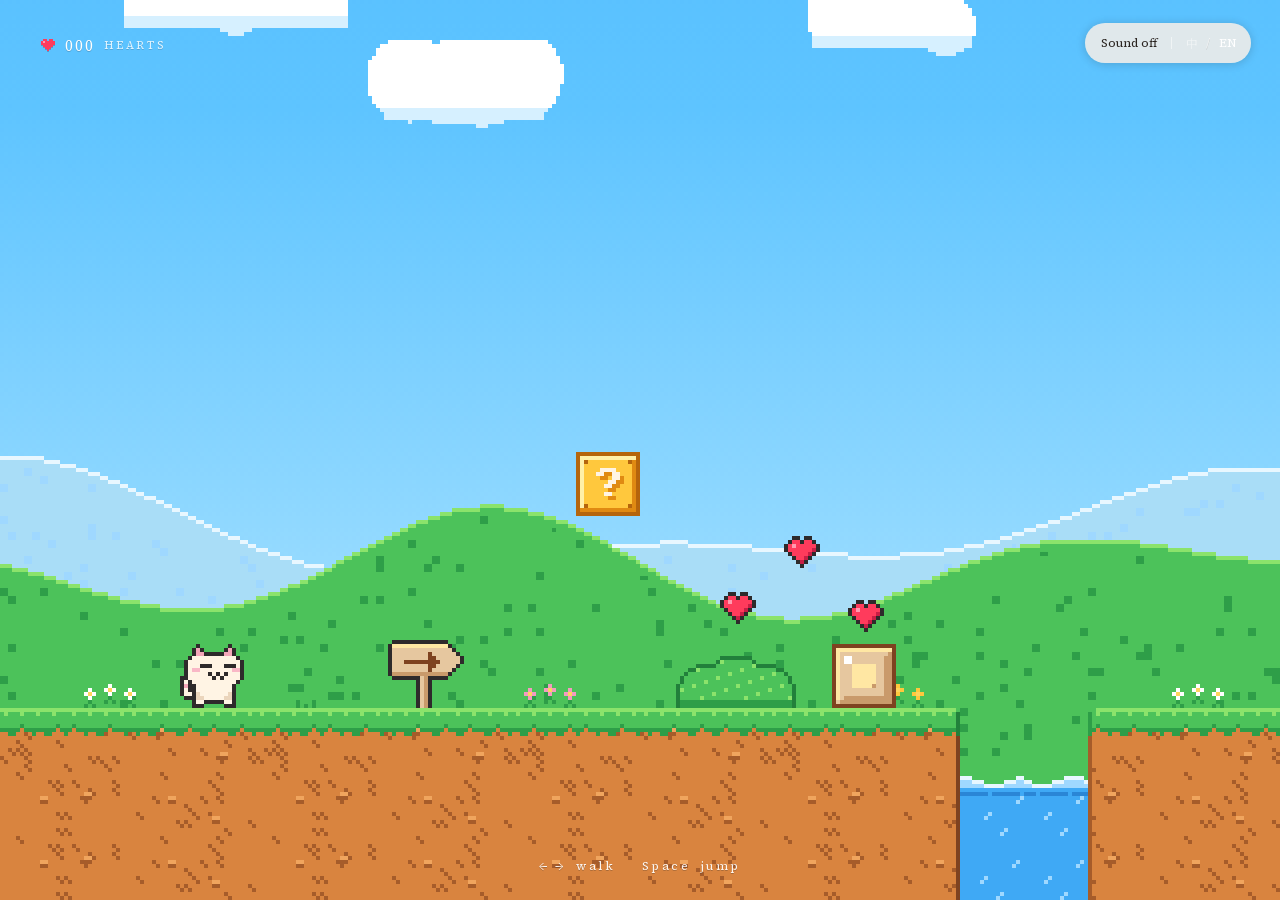
==== commit c4818cbe: "Deploy story edition (a2094e3)" ====
--- a/index.html
+++ b/index.html
@@ -9,17 +9,19 @@
 <meta name="gift-title" content="meadow.meta.title" />
 <title>For lushiva · I · The Meadow</title>
 <link rel="icon" href="data:image/svg+xml,%3Csvg xmlns='http://www.w3.org/2000/svg' viewBox='0 0 32 32'%3E%3Ccircle cx='16' cy='16' r='11' fill='%23111'/%3E%3C/svg%3E" />
-  <script type="module" crossorigin src="./assets/meadow-B5dYNYGN.js"></script>
-  <link rel="modulepreload" crossorigin href="./assets/story-9xxClNub.js">
-  <link rel="modulepreload" crossorigin href="./assets/sfx-CoU9MPqf.js">
-  <link rel="modulepreload" crossorigin href="./assets/flow-3YL9NwN0.js">
-  <link rel="modulepreload" crossorigin href="./assets/chrome-D7R9IPFS.js">
-  <link rel="modulepreload" crossorigin href="./assets/transition-pFbV_b70.js">
+  <script type="module" crossorigin src="./assets/meadow-Cl1Gvh4w.js"></script>
+  <link rel="modulepreload" crossorigin href="./assets/i18n-BRwTRQxV.js">
+  <link rel="modulepreload" crossorigin href="./assets/story-LHF2NRcD.js">
+  <link rel="modulepreload" crossorigin href="./assets/flow-Cao5Oeu3.js">
+  <link rel="modulepreload" crossorigin href="./assets/chrome-eLdyFWNh.js">
+  <link rel="modulepreload" crossorigin href="./assets/transition-DNUVGYO9.js">
   <link rel="modulepreload" crossorigin href="./assets/defineProperty-BbfpZ9Tg.js">
   <link rel="modulepreload" crossorigin href="./assets/input-eGmwG8PU.js">
-  <link rel="modulepreload" crossorigin href="./assets/touch-CWSL8Saq.js">
+  <link rel="modulepreload" crossorigin href="./assets/touch-DG2F420J.js">
   <link rel="modulepreload" crossorigin href="./assets/cat-D6tZsj2J.js">
   <link rel="modulepreload" crossorigin href="./assets/tiles-Cv-6HPwF.js">
+  <link rel="modulepreload" crossorigin href="./assets/pig-CdSccE7I.js">
+  <link rel="modulepreload" crossorigin href="./assets/blooms-AAePBipo.js">
   <link rel="modulepreload" crossorigin href="./assets/art-Dgbt-bCg.js">
   <link rel="stylesheet" crossorigin href="./assets/story-Cqzj4fjh.css">
   <link rel="stylesheet" crossorigin href="./assets/chrome-BGvVdkZl.css">
@@ -27,7 +29,7 @@
 </head>
 <body><div id="gift-curtain" aria-hidden="true"><style>#gift-curtain{position:fixed;inset:0;z-index:120;display:flex;flex-direction:column;align-items:center;justify-content:center;gap:14px;background:var(--gcc-bg,#eeece8);color:var(--gcc-ink,#141414);font:13px/1.4 'Source Serif','Noto Serif SC Sub','Songti SC','STSong',Georgia,serif;letter-spacing:.14em;opacity:1;transition:opacity .42s cubic-bezier(.65,0,.35,1);-webkit-user-select:none;user-select:none;touch-action:none}#gift-curtain.gcc-out{opacity:0;pointer-events:none}#gift-curtain.gcc-gone{display:none}#gift-curtain .gcc-stage{position:relative;width:64px;height:66px;opacity:0;transform:translateY(6px);transition:opacity .3s ease,transform .4s cubic-bezier(.16,.84,.24,1)}#gift-curtain.gcc-late .gcc-stage{opacity:1;transform:none}#gift-curtain .gcc-pig{position:absolute;left:0;bottom:8px;image-rendering:pixelated;transform-origin:50% 100%;animation:gcc-hop .84s steps(1,end) infinite}#gift-curtain .gcc-sh{position:absolute;left:14px;bottom:2px;width:36px;height:5px;background:currentColor;opacity:.16;animation:gcc-sh .84s steps(1,end) infinite}@keyframes gcc-hop{0%{transform:translateY(0) scale(1.14,.86)}12%{transform:translateY(-6px) scale(.94,1.08)}24%{transform:translateY(-12px) scale(.96,1.05)}36%{transform:translateY(-15px) scale(1,1)}50%{transform:translateY(-15px) scale(1,1)}62%{transform:translateY(-12px)}74%{transform:translateY(-6px) scale(.97,1.04)}88%{transform:translateY(0) scale(1.1,.9)}100%{transform:translateY(0) scale(1.14,.86)}}@keyframes gcc-sh{0%,88%,100%{transform:scaleX(1)}12%,74%{transform:scaleX(.8)}24%,62%{transform:scaleX(.66)}36%,50%{transform:scaleX(.58)}}#gift-curtain .gcc-bar{width:120px;height:4px;box-shadow:0 0 0 1px currentColor;opacity:0;transition:opacity .3s}#gift-curtain.gcc-prog.gcc-late .gcc-bar{opacity:.7}#gift-curtain .gcc-bar i{display:block;height:100%;width:0;background:currentColor;transition:width .25s steps(4,end)}#gift-curtain .gcc-msg{display:none;margin:4px 0 0;text-align:center;max-width:80vw;line-height:1.7}#gift-curtain .gcc-acts{display:none;gap:18px}#gift-curtain .gcc-acts a{color:inherit;text-decoration:none;border-bottom:1px solid currentColor;padding:6px 2px;cursor:pointer}#gift-curtain.gcc-slow .gcc-msg,#gift-curtain.gcc-fail .gcc-msg{display:block}#gift-curtain.gcc-slow .gcc-acts,#gift-curtain.gcc-fail .gcc-acts{display:flex}#gift-curtain.gcc-fail .gcc-pig{animation:none;transform:rotate(-8deg)}#gift-curtain.gcc-fail .gcc-sh,#gift-curtain.gcc-fail .gcc-bar{display:none}#gift-curtain.gcc-solid .gcc-stage,#gift-curtain.gcc-solid .gcc-bar{opacity:0}@media (prefers-reduced-motion:reduce){#gift-curtain,#gift-curtain *{animation:none!important;transition:none!important}}</style><div class="gcc-stage"><svg class="gcc-pig" viewBox="0 0 16 13" width="64" height="52" shape-rendering="crispEdges" aria-hidden="true"><rect x="2" y="0" width="1" height="1" fill="#2E2A2B"/><rect x="3" y="0" width="1" height="1" fill="#2E2A2B"/><rect x="12" y="0" width="1" height="1" fill="#2E2A2B"/><rect x="13" y="0" width="1" height="1" fill="#2E2A2B"/><rect x="1" y="1" width="1" height="1" fill="#2E2A2B"/><rect x="2" y="1" width="1" height="1" fill="#F9C6CF"/><rect x="3" y="1" width="1" height="1" fill="#F9C6CF"/><rect x="4" y="1" width="1" height="1" fill="#2E2A2B"/><rect x="11" y="1" width="1" height="1" fill="#2E2A2B"/><rect x="12" y="1" width="1" height="1" fill="#F9C6CF"/><rect x="13" y="1" width="1" height="1" fill="#F9C6CF"/><rect x="14" y="1" width="1" height="1" fill="#2E2A2B"/><rect x="1" y="2" width="1" height="1" fill="#2E2A2B"/><rect x="2" y="2" width="1" height="1" fill="#F9C6CF"/><rect x="3" y="2" width="1" height="1" fill="#F9C6CF"/><rect x="4" y="2" width="1" height="1" fill="#F9C6CF"/><rect x="5" y="2" width="1" height="1" fill="#2E2A2B"/><rect x="6" y="2" width="1" height="1" fill="#2E2A2B"/><rect x="7" y="2" width="1" height="1" fill="#2E2A2B"/><rect x="8" y="2" width="1" height="1" fill="#2E2A2B"/><rect x="9" y="2" width="1" height="1" fill="#2E2A2B"/><rect x="10" y="2" width="1" height="1" fill="#2E2A2B"/><rect x="11" y="2" width="1" height="1" fill="#F9C6CF"/><rect x="12" y="2" width="1" height="1" fill="#F9C6CF"/><rect x="13" y="2" width="1" height="1" fill="#F9C6CF"/><rect x="14" y="2" width="1" height="1" fill="#2E2A2B"/><rect x="0" y="3" width="1" height="1" fill="#2E2A2B"/><rect x="1" y="3" width="1" height="1" fill="#F9C6CF"/><rect x="2" y="3" width="1" height="1" fill="#FFFFFF"/><rect x="3" y="3" width="1" height="1" fill="#F9C6CF"/><rect x="4" y="3" width="1" height="1" fill="#F9C6CF"/><rect x="5" y="3" width="1" height="1" fill="#F9C6CF"/><rect x="6" y="3" width="1" height="1" fill="#F9C6CF"/><rect x="7" y="3" width="1" height="1" fill="#F9C6CF"/><rect x="8" y="3" width="1" height="1" fill="#F9C6CF"/><rect x="9" y="3" width="1" height="1" fill="#F9C6CF"/><rect x="10" y="3" width="1" height="1" fill="#F9C6CF"/><rect x="11" y="3" width="1" height="1" fill="#F9C6CF"/><rect x="12" y="3" width="1" height="1" fill="#F9C6CF"/><rect x="13" y="3" width="1" height="1" fill="#F9C6CF"/><rect x="14" y="3" width="1" height="1" fill="#F9C6CF"/><rect x="15" y="3" width="1" height="1" fill="#2E2A2B"/><rect x="0" y="4" width="1" height="1" fill="#2E2A2B"/><rect x="1" y="4" width="1" height="1" fill="#F9C6CF"/><rect x="2" y="4" width="1" height="1" fill="#F9C6CF"/><rect x="3" y="4" width="1" height="1" fill="#F9C6CF"/><rect x="4" y="4" width="1" height="1" fill="#F9C6CF"/><rect x="5" y="4" width="1" height="1" fill="#F9C6CF"/><rect x="6" y="4" width="1" height="1" fill="#F9C6CF"/><rect x="7" y="4" width="1" height="1" fill="#F9C6CF"/><rect x="8" y="4" width="1" height="1" fill="#F9C6CF"/><rect x="9" y="4" width="1" height="1" fill="#F9C6CF"/><rect x="10" y="4" width="1" height="1" fill="#F9C6CF"/><rect x="11" y="4" width="1" height="1" fill="#F9C6CF"/><rect x="12" y="4" width="1" height="1" fill="#F9C6CF"/><rect x="13" y="4" width="1" height="1" fill="#F9C6CF"/><rect x="14" y="4" width="1" height="1" fill="#F9C6CF"/><rect x="15" y="4" width="1" height="1" fill="#2E2A2B"/><rect x="0" y="5" width="1" height="1" fill="#2E2A2B"/><rect x="1" y="5" width="1" height="1" fill="#F9C6CF"/><rect x="2" y="5" width="1" height="1" fill="#F9C6CF"/><rect x="3" y="5" width="1" height="1" fill="#2E2A2B"/><rect x="4" y="5" width="1" height="1" fill="#F9C6CF"/><rect x="5" y="5" width="1" height="1" fill="#F9C6CF"/><rect x="6" y="5" width="1" height="1" fill="#F9C6CF"/><rect x="7" y="5" width="1" height="1" fill="#F9C6CF"/><rect x="8" y="5" width="1" height="1" fill="#F9C6CF"/><rect x="9" y="5" width="1" height="1" fill="#F9C6CF"/><rect x="10" y="5" width="1" height="1" fill="#F9C6CF"/><rect x="11" y="5" width="1" height="1" fill="#F9C6CF"/><rect x="12" y="5" width="1" height="1" fill="#2E2A2B"/><rect x="13" y="5" width="1" height="1" fill="#F9C6CF"/><rect x="14" y="5" width="1" height="1" fill="#F9C6CF"/><rect x="15" y="5" width="1" height="1" fill="#2E2A2B"/><rect x="0" y="6" width="1" height="1" fill="#2E2A2B"/><rect x="1" y="6" width="1" height="1" fill="#F9C6CF"/><rect x="2" y="6" width="1" height="1" fill="#F4A7B9"/><rect x="3" y="6" width="1" height="1" fill="#F4A7B9"/><rect x="4" y="6" width="1" height="1" fill="#F9C6CF"/><rect x="5" y="6" width="1" height="1" fill="#EE8FA6"/><rect x="6" y="6" width="1" height="1" fill="#EE8FA6"/><rect x="7" y="6" width="1" height="1" fill="#EE8FA6"/><rect x="8" y="6" width="1" height="1" fill="#EE8FA6"/><rect x="9" y="6" width="1" height="1" fill="#EE8FA6"/><rect x="10" y="6" width="1" height="1" fill="#EE8FA6"/><rect x="11" y="6" width="1" height="1" fill="#F9C6CF"/><rect x="12" y="6" width="1" height="1" fill="#F4A7B9"/><rect x="13" y="6" width="1" height="1" fill="#F4A7B9"/><rect x="14" y="6" width="1" height="1" fill="#F9C6CF"/><rect x="15" y="6" width="1" height="1" fill="#2E2A2B"/><rect x="0" y="7" width="1" height="1" fill="#2E2A2B"/><rect x="1" y="7" width="1" height="1" fill="#F9C6CF"/><rect x="2" y="7" width="1" height="1" fill="#F9C6CF"/><rect x="3" y="7" width="1" height="1" fill="#F9C6CF"/><rect x="4" y="7" width="1" height="1" fill="#F9C6CF"/><rect x="5" y="7" width="1" height="1" fill="#EE8FA6"/><rect x="6" y="7" width="1" height="1" fill="#B85A72"/><rect x="7" y="7" width="1" height="1" fill="#EE8FA6"/><rect x="8" y="7" width="1" height="1" fill="#EE8FA6"/><rect x="9" y="7" width="1" height="1" fill="#B85A72"/><rect x="10" y="7" width="1" height="1" fill="#EE8FA6"/><rect x="11" y="7" width="1" height="1" fill="#F9C6CF"/><rect x="12" y="7" width="1" height="1" fill="#F9C6CF"/><rect x="13" y="7" width="1" height="1" fill="#F9C6CF"/><rect x="14" y="7" width="1" height="1" fill="#F9C6CF"/><rect x="15" y="7" width="1" height="1" fill="#2E2A2B"/><rect x="0" y="8" width="1" height="1" fill="#2E2A2B"/><rect x="1" y="8" width="1" height="1" fill="#F9C6CF"/><rect x="2" y="8" width="1" height="1" fill="#F9C6CF"/><rect x="3" y="8" width="1" height="1" fill="#F9C6CF"/><rect x="4" y="8" width="1" height="1" fill="#F9C6CF"/><rect x="5" y="8" width="1" height="1" fill="#EE8FA6"/><rect x="6" y="8" width="1" height="1" fill="#EE8FA6"/><rect x="7" y="8" width="1" height="1" fill="#EE8FA6"/><rect x="8" y="8" width="1" height="1" fill="#EE8FA6"/><rect x="9" y="8" width="1" height="1" fill="#EE8FA6"/><rect x="10" y="8" width="1" height="1" fill="#EE8FA6"/><rect x="11" y="8" width="1" height="1" fill="#F9C6CF"/><rect x="12" y="8" width="1" height="1" fill="#F9C6CF"/><rect x="13" y="8" width="1" height="1" fill="#F9C6CF"/><rect x="14" y="8" width="1" height="1" fill="#F9C6CF"/><rect x="15" y="8" width="1" height="1" fill="#2E2A2B"/><rect x="1" y="9" width="1" height="1" fill="#2E2A2B"/><rect x="2" y="9" width="1" height="1" fill="#F9C6CF"/><rect x="3" y="9" width="1" height="1" fill="#F9C6CF"/><rect x="4" y="9" width="1" height="1" fill="#F9C6CF"/><rect x="5" y="9" width="1" height="1" fill="#F9C6CF"/><rect x="6" y="9" width="1" height="1" fill="#F9C6CF"/><rect x="7" y="9" width="1" height="1" fill="#F9C6CF"/><rect x="8" y="9" width="1" height="1" fill="#F9C6CF"/><rect x="9" y="9" width="1" height="1" fill="#F9C6CF"/><rect x="10" y="9" width="1" height="1" fill="#F9C6CF"/><rect x="11" y="9" width="1" height="1" fill="#F9C6CF"/><rect x="12" y="9" width="1" height="1" fill="#F9C6CF"/><rect x="13" y="9" width="1" height="1" fill="#F9C6CF"/><rect x="14" y="9" width="1" height="1" fill="#2E2A2B"/><rect x="2" y="10" width="1" height="1" fill="#2E2A2B"/><rect x="3" y="10" width="1" height="1" fill="#2E2A2B"/><rect x="4" y="10" width="1" height="1" fill="#2E2A2B"/><rect x="5" y="10" width="1" height="1" fill="#F9C6CF"/><rect x="6" y="10" width="1" height="1" fill="#F9C6CF"/><rect x="7" y="10" width="1" height="1" fill="#F9C6CF"/><rect x="8" y="10" width="1" height="1" fill="#F9C6CF"/><rect x="9" y="10" width="1" height="1" fill="#F9C6CF"/><rect x="10" y="10" width="1" height="1" fill="#F9C6CF"/><rect x="11" y="10" width="1" height="1" fill="#2E2A2B"/><rect x="12" y="10" width="1" height="1" fill="#2E2A2B"/><rect x="13" y="10" width="1" height="1" fill="#2E2A2B"/><rect x="3" y="11" width="1" height="1" fill="#2E2A2B"/><rect x="4" y="11" width="1" height="1" fill="#F9C6CF"/><rect x="5" y="11" width="1" height="1" fill="#2E2A2B"/><rect x="10" y="11" width="1" height="1" fill="#2E2A2B"/><rect x="11" y="11" width="1" height="1" fill="#F9C6CF"/><rect x="12" y="11" width="1" height="1" fill="#2E2A2B"/><rect x="3" y="12" width="1" height="1" fill="#2E2A2B"/><rect x="4" y="12" width="1" height="1" fill="#2E2A2B"/><rect x="11" y="12" width="1" height="1" fill="#2E2A2B"/><rect x="12" y="12" width="1" height="1" fill="#2E2A2B"/></svg><i class="gcc-sh"></i></div><div class="gcc-bar"><i></i></div><p class="gcc-msg"></p><div class="gcc-acts"><a class="gcc-retry" href="#"></a><a class="gcc-skip" href="./"></a></div></div><script>(function(){
 var d=document,c=d.getElementById('gift-curtain');if(!c)return;
-var S={"meadow":["#5EC4FF","草地","the meadow"],"flower":["#f3d4e0","花林","the flower wood"],"mushroom":["#1a2830","蘑菇林","the mushroom wood"],"shop":["#f6efe4","小店","the shop"],"night":["#0b0b0c","夜路","the night path"],"jelly":["#cfcdc8","果冻标本","jelly studies"],"sea":["#0d2c3b","海里","the sea"],"sky":["#04060b","长春的天空","the sky"],"coop":["#5EC4FF","一起玩","together"],"home":["#f3ebe0","小家","our home"],"ar":["#eeece8","桌上","on the table"]},N={"meadow":"flower/","flower":"mushroom/","mushroom":"shop/","shop":"night/","night":"jelly/","jelly":"sea/","sea":"sky/","sky":"coop/","coop":"home/","home":"","ar":"shop/"},T={"zh":{"wait":"马上就好","slow":"还在努力加载…","oops":"哎呀，这一页卡住了","retry":"再试一次","skip":"跳到下一站"},"en":{"wait":"one moment","slow":"still loading…","oops":"oops, this page got stuck","retry":"try again","skip":"skip ahead"}};
+var S={"meadow":["#5EC4FF","草地","the meadow"],"flower":["#f3d4e0","花林","the flower wood"],"mushroom":["#1a2830","蘑菇林","the mushroom wood"],"shop":["#f6efe4","小店","the shop"],"night":["#0b0b0c","夜路","the night path"],"jelly":["#cfcdc8","果冻标本","jelly studies"],"sea":["#0d2c3b","海里","the sea"],"sky":["#04060b","长春的天空","the sky"],"coop":["#5EC4FF","一起玩","together"],"home":["#f3ebe0","小家","our home"],"ar":["#eeece8","桌上","on the table"]},N={"meadow":"shop/","shop":"night/","night":"jelly/","jelly":"sea/","sea":"sky/","sky":"coop/","coop":"flower/","flower":"mushroom/","mushroom":"home/","home":"","ar":"shop/"},T={"zh":{"wait":"马上就好","slow":"还在努力加载…","oops":"哎呀，这一页卡住了","retry":"再试一次","skip":"跳到下一站"},"en":{"wait":"one moment","slow":"still loading…","oops":"oops, this page got stuck","retry":"try again","skip":"skip ahead"}};
 var m=d.querySelector('meta[name="gift-stage"]'),st=m?m.content:'meadow',q=new URLSearchParams(location.search);
 var L='en';try{L=q.get('lang')||localStorage.getItem('jelly.lang')||(/^zh/i.test(navigator.language)?'zh':'en')}catch(e){}L=/^zh/i.test(L)?'zh':'en';var t=T[L];
 var col=(S[st]||S.ar)[0],solid=false;
